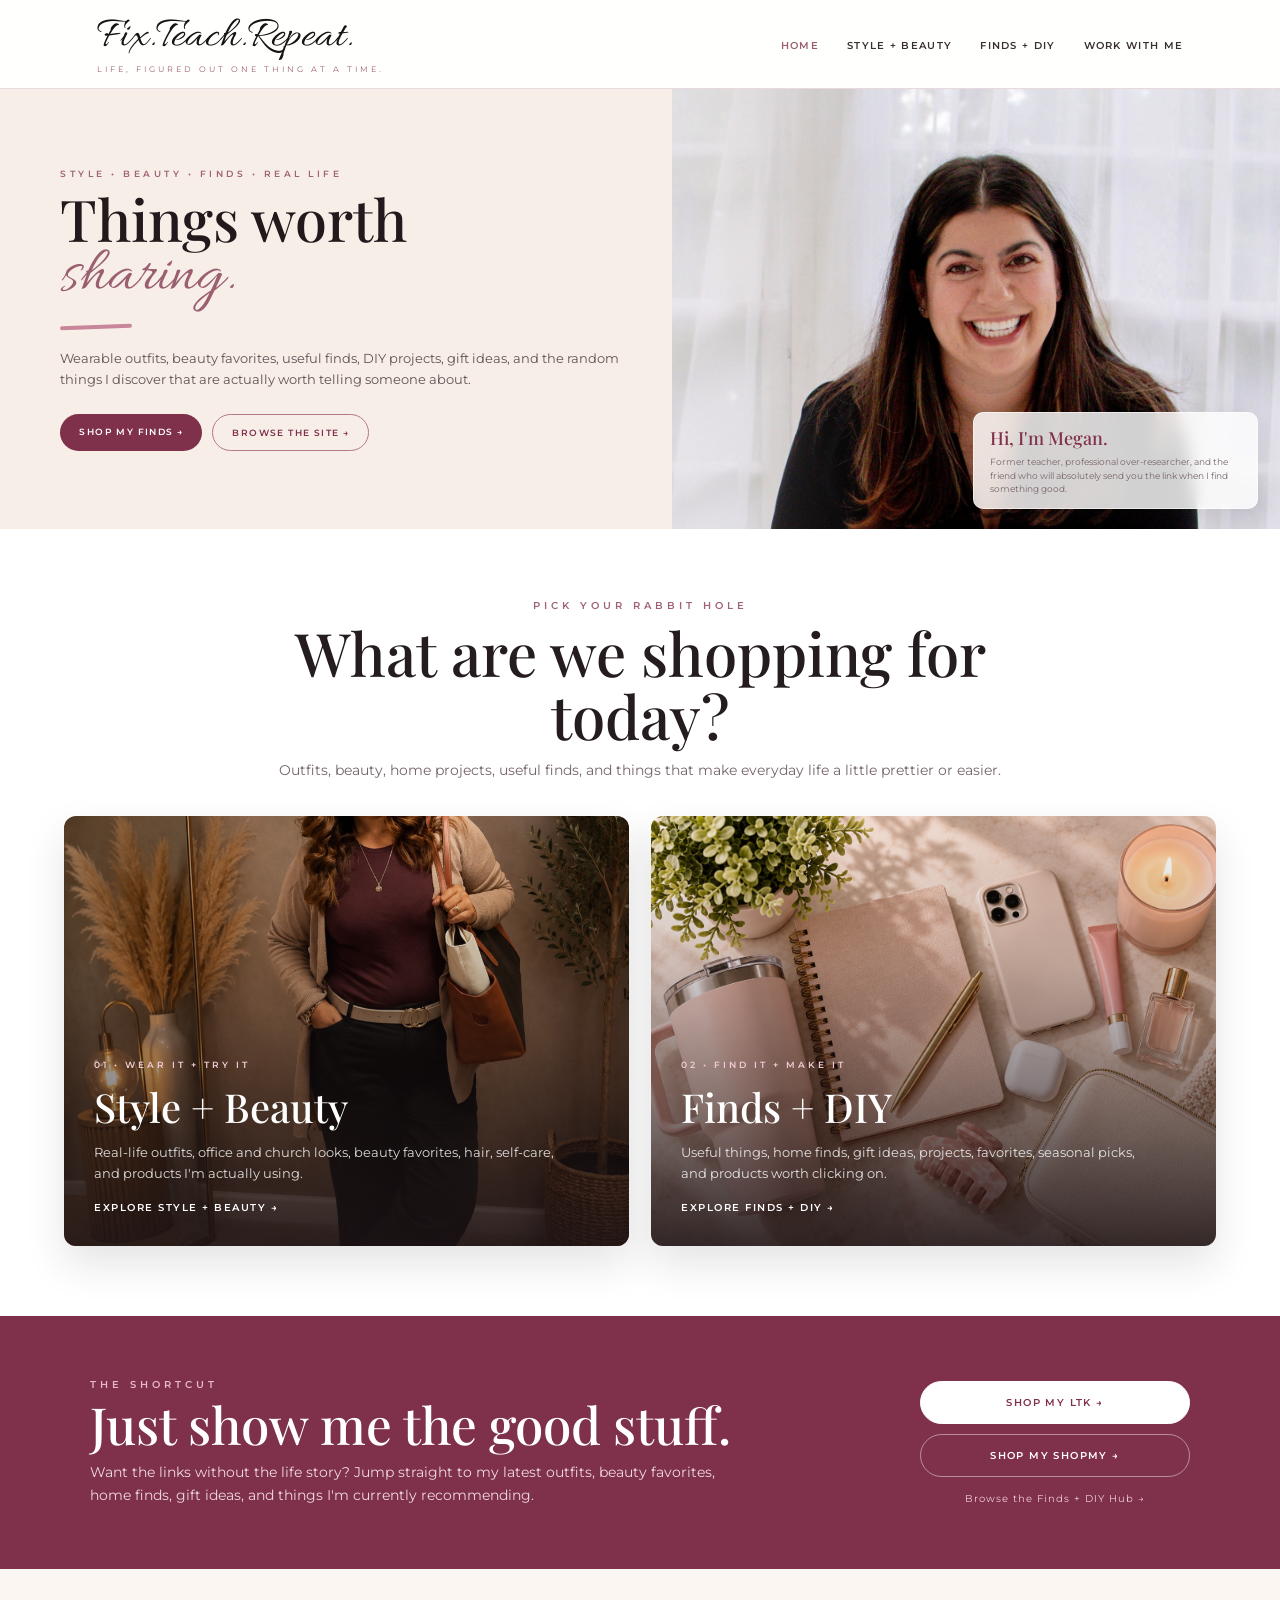
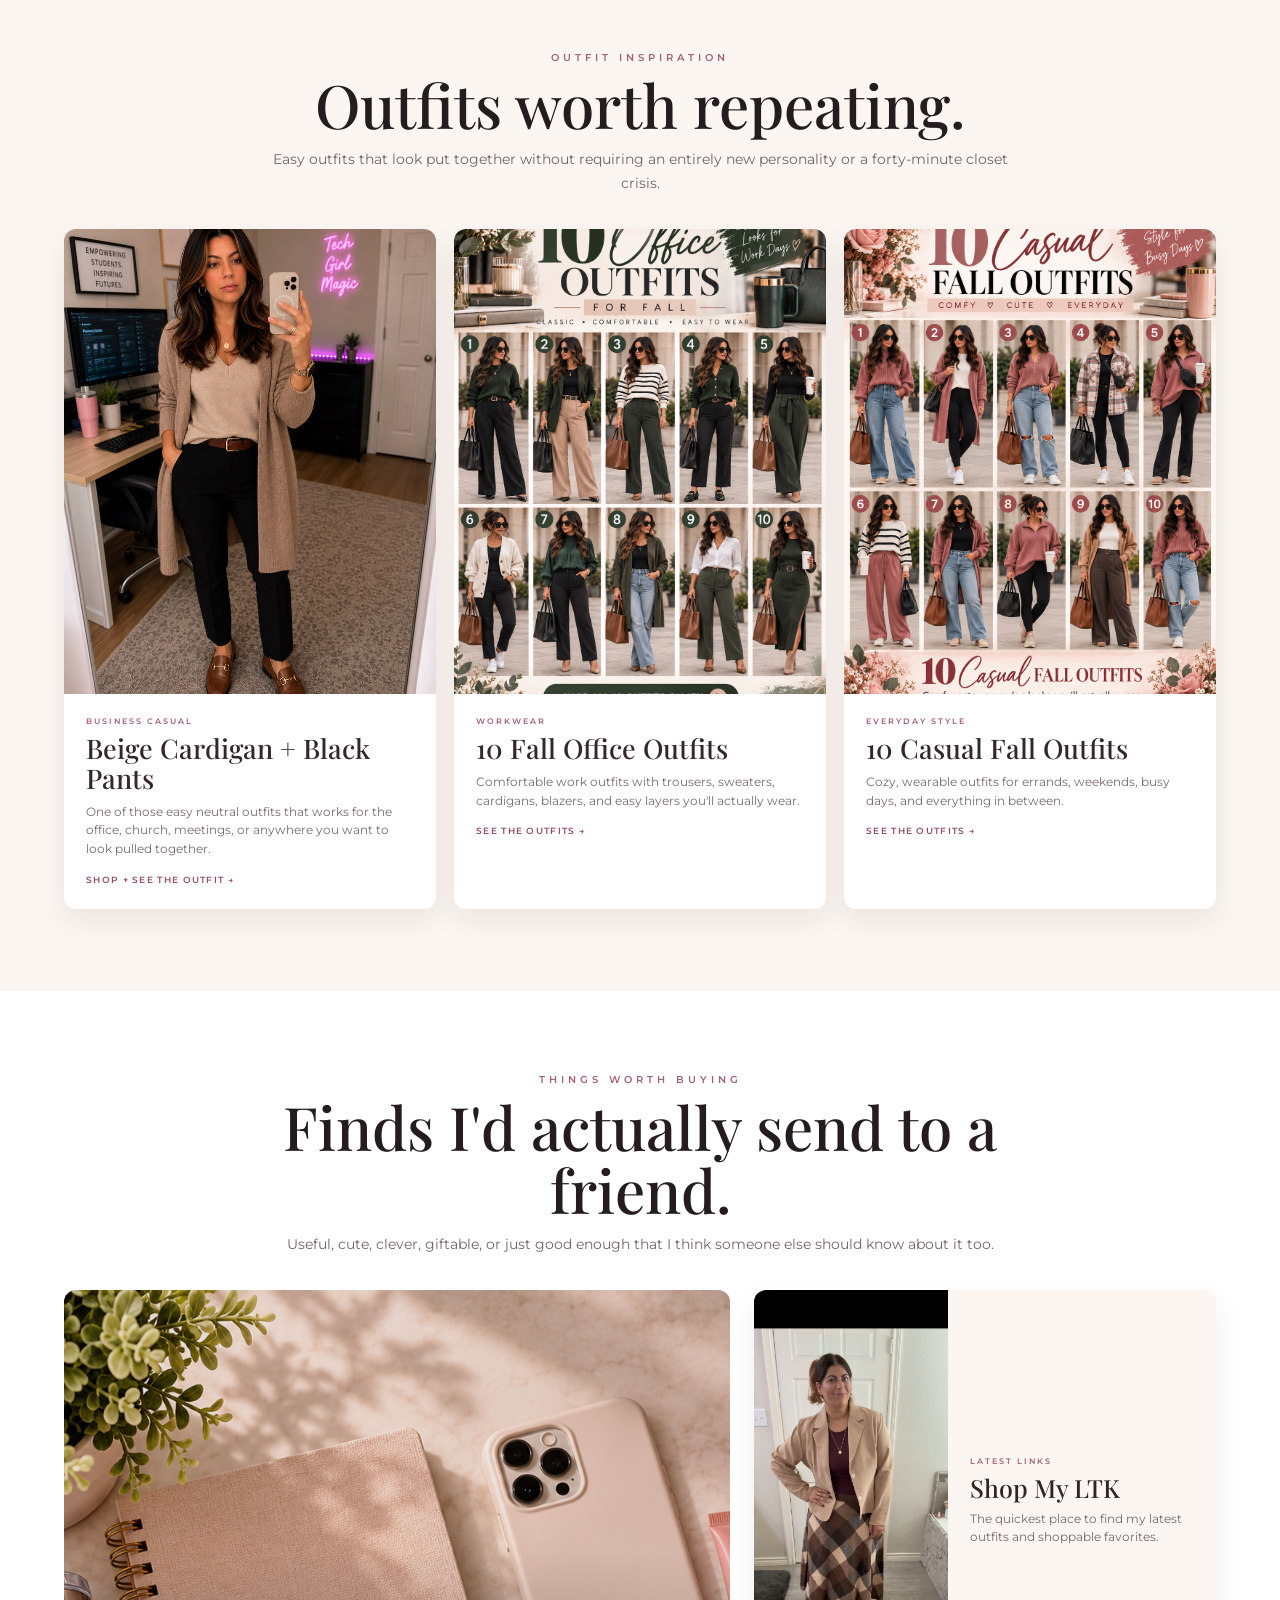
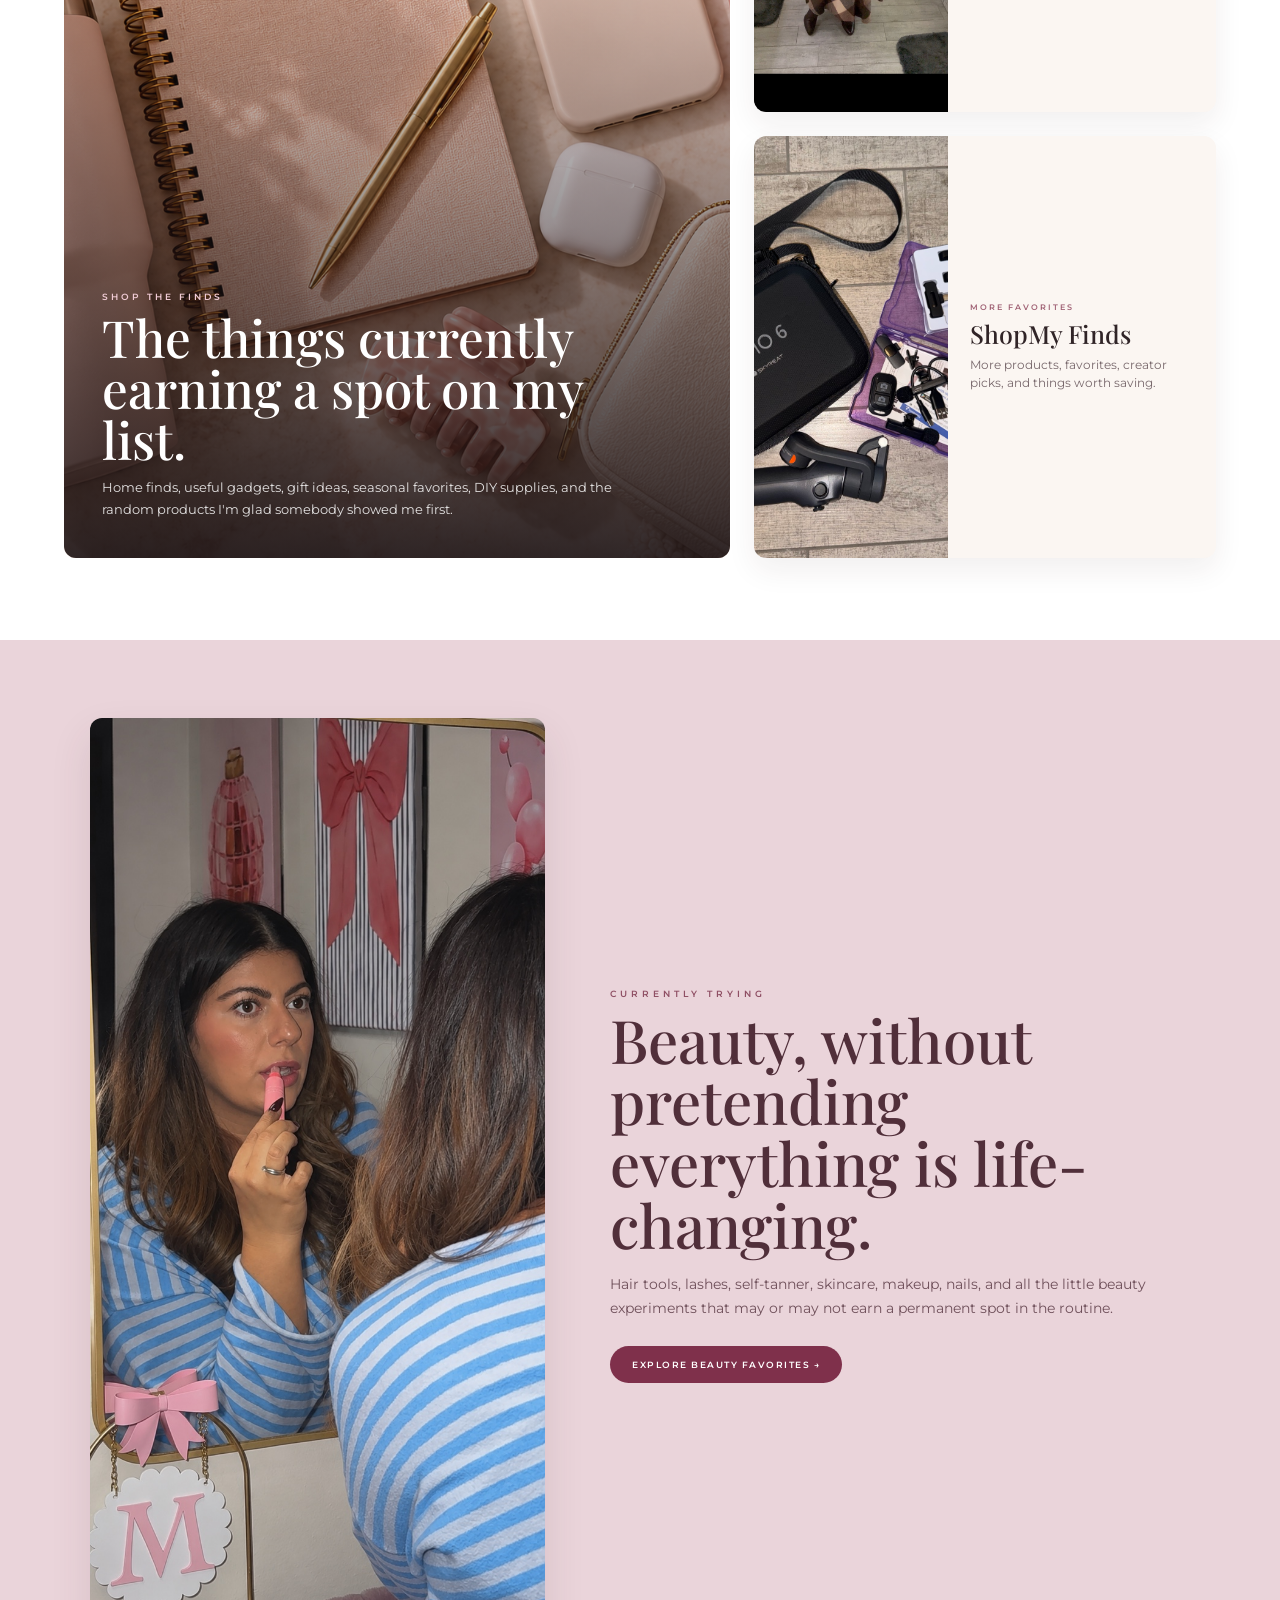
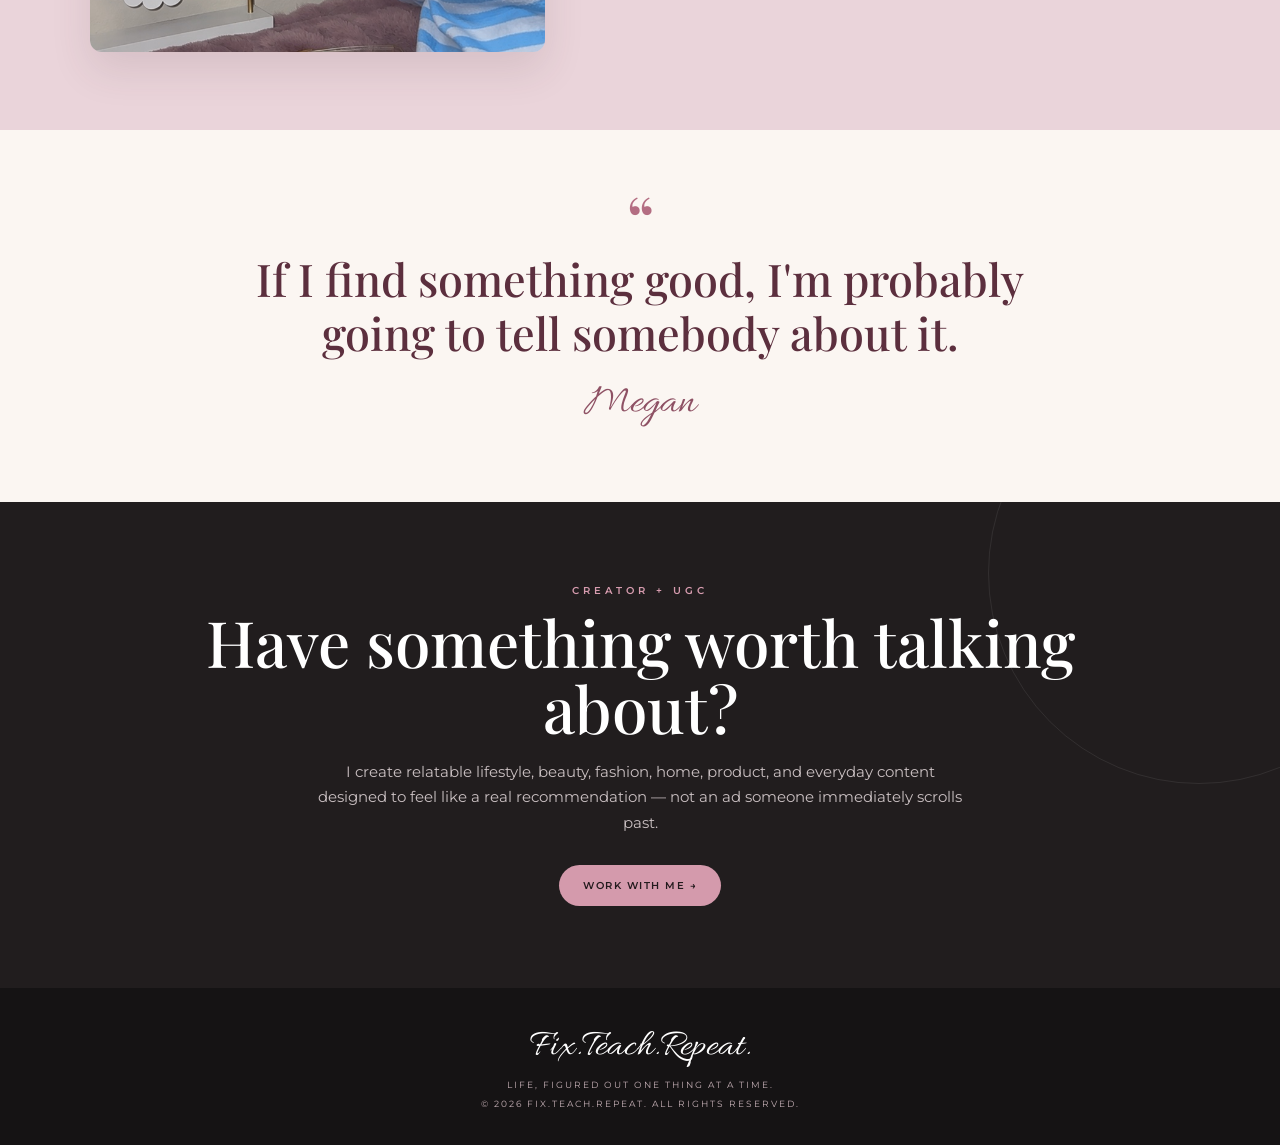
==== index.html @ d6b85225 "Add files via upload Add initial website source code and assets" ====
<!DOCTYPE html>
<html lang="en">

<head>

<meta charset="UTF-8">

<meta
    name="viewport"
    content="width=device-width, initial-scale=1.0"
>

<meta
    name="p:domain_verify"
    content="dd984bf563d1933077137a45abf7b188"
/>

<title>Fix.Teach.Repeat. | Style, Beauty, Finds + Real Life</title>

<meta
    name="description"
    content="Fix.Teach.Repeat. shares wearable style, beauty favorites, useful finds, DIY projects, gift ideas, and everyday products actually worth sharing."
>

<link
    rel="canonical"
    href="https://fixteachrepeat.com/"
>


<!-- SOCIAL SHARE PREVIEW -->

<meta
    property="og:title"
    content="Fix.Teach.Repeat. | Style, Beauty, Finds + Real Life"
>

<meta
    property="og:description"
    content="Wearable style, beauty favorites, useful finds, DIY projects, gift ideas, and everyday things actually worth sharing."
>

<meta
    property="og:type"
    content="website"
>

<meta
    property="og:url"
    content="https://fixteachrepeat.com/"
>

<meta
    property="og:image"
    content="https://fixteachrepeat.com/images/aboutmephoto.jpeg"
>


<meta
    name="twitter:card"
    content="summary_large_image"
>

<meta
    name="twitter:title"
    content="Fix.Teach.Repeat. | Style, Beauty, Finds + Real Life"
>

<meta
    name="twitter:description"
    content="Style, beauty, useful finds, DIY ideas, gift guides, and everyday favorites worth sharing."
>

<meta
    name="twitter:image"
    content="https://fixteachrepeat.com/images/aboutmephoto.jpeg"
>


<link
    rel="icon"
    type="image/png"
    href="favicon.png"
>


<link rel="preconnect" href="https://fonts.googleapis.com">

<link rel="preconnect" href="https://fonts.gstatic.com" crossorigin>

<link
    href="https://fonts.googleapis.com/css2?family=Allura&family=Montserrat:wght@400;500;600&family=Playfair+Display:wght@400;500;600&display=swap"
    rel="stylesheet"
>


<style>


* {
    box-sizing: border-box;
}


html {
    scroll-behavior: smooth;
}


body {
    margin: 0;
    background: #fbf6f2;
    color: #252020;
    font-family: 'Montserrat', Arial, sans-serif;
}


img {
    max-width: 100%;
}


a {
    -webkit-tap-highlight-color: rgba(127,48,75,.12);
}



/* =========================
   HEADER
========================= */

header {
    background: rgba(255,255,255,.96);
    border-bottom: 1px solid #ead9dc;
}


.header-main {
    max-width: 1240px;
    margin: 0 auto;
    padding: 18px 6% 14px;

    display: flex;
    justify-content: space-between;
    align-items: center;
    gap: 30px;
}


.brand {
    text-decoration: none;
    color: #171313;
}


.logo {
    font-family: 'Allura', cursive;
    font-size: 44px;
    line-height: .9;
}


.tagline {
    margin-top: 6px;

    color: #9b5f70;

    font-size: 8px;
    letter-spacing: 3px;
    text-transform: uppercase;
}


nav {
    display: flex;
    align-items: center;
    justify-content: flex-end;
    flex-wrap: wrap;
    gap: 28px;
}


nav a {
    color: #392e32;

    text-decoration: none;

    font-size: 10px;
    font-weight: 600;

    letter-spacing: 1.3px;
    text-transform: uppercase;
}


nav a:hover,
nav a.active {
    color: #9b5f70;
}



/* =========================
   HERO
========================= */

.hero {
    height: 440px;

    display: grid;
    grid-template-columns: 1.05fr .95fr;

    background: #f7eee7;

    overflow: hidden;
}


.hero-copy {
    height: 440px;

    padding: 42px 7% 40px 9%;

    display: flex;
    flex-direction: column;
    justify-content: center;
}


.hero-eyebrow {
    margin-bottom: 12px;

    color: #a06275;

    font-size: 9px;
    font-weight: 600;

    letter-spacing: 3.5px;
    text-transform: uppercase;
}


.hero h1 {
    max-width: 650px;

    margin: 0;

    color: #21191b;

    font-family: 'Playfair Display', serif;

    font-size: clamp(46px, 4.5vw, 68px);

    font-weight: 500;

    line-height: .96;
}


.hero-script {
    display: block;

    margin-top: 2px;

    color: #9b5f70;

    font-family: 'Allura', cursive;

    font-size: clamp(52px, 5vw, 76px);

    font-weight: 400;

    line-height: .88;
}


.hero-rule {
    width: 72px;
    height: 4px;

    margin: 20px 0 19px;

    border-radius: 999px;

    background: #c98599;

    transform: rotate(-2deg);
}


.hero-description {
    max-width: 560px;

    margin: 0;

    color: #625255;

    font-size: 13px;

    line-height: 1.65;
}


.hero-buttons {
    display: flex;
    flex-wrap: wrap;
    gap: 10px;

    margin-top: 23px;
}


.button {
    display: inline-block;

    padding: 12px 19px;

    border-radius: 999px;

    text-decoration: none;

    font-size: 9px;
    font-weight: 600;

    letter-spacing: 1.4px;
    text-transform: uppercase;

    transition:
        transform .2s ease,
        opacity .2s ease;
}


.button:hover {
    transform: translateY(-2px);
}


.button.primary {
    background: #7f304b;
    color: white;
}


.button.secondary {
    background: transparent;

    border: 1px solid #b27a89;

    color: #7f304b;
}


.hero-visual {
    position: relative;

    height: 440px;

    overflow: hidden;
}


.hero-visual img {
    width: 100%;
    height: 100%;

    object-fit: cover;
    object-position: center 35%;

    display: block;
}


.hero-visual::after {
    content: "";

    position: absolute;
    inset: 0;

    background:
        linear-gradient(
            90deg,
            rgba(248,240,232,.18),
            transparent 35%
        );
}


.hero-note {
    position: absolute;

    z-index: 2;

    right: 22px;
    bottom: 20px;

    max-width: 285px;

    padding: 13px 16px;

    background: rgba(255,255,255,.82);

    backdrop-filter: blur(8px);

    border:
        1px solid
        rgba(255,255,255,.55);

    border-radius: 10px;

    box-shadow:
        0 10px 28px
        rgba(50,30,35,.10);
}


.hero-note strong {
    display: block;

    color: #7f304b;

    font-family: 'Playfair Display', serif;

    font-size: 18px;
    font-weight: 500;
}


.hero-note span {
    display: block;

    margin-top: 5px;

    color: #78666b;

    font-size: 9px;

    line-height: 1.45;
}



/* =========================
   SHARED HEADINGS
========================= */

.section-heading {
    max-width: 760px;

    margin: 0 auto 34px;

    text-align: center;
}


.section-kicker {
    color: #a06275;

    font-size: 10px;
    font-weight: 600;

    letter-spacing: 4px;
    text-transform: uppercase;
}


.section-heading h2 {
    margin: 9px 0 12px;

    color: #241c1e;

    font-family: 'Playfair Display', serif;

    font-size: clamp(40px, 5vw, 60px);

    font-weight: 500;

    line-height: 1.05;
}


.section-heading p {
    margin: 0;

    color: #756468;

    font-size: 14px;

    line-height: 1.7;
}



/* =========================
   START HERE
========================= */

.start-section {
    padding: 70px 5%;

    background: white;
}


.start-grid {
    max-width: 1200px;

    margin: 0 auto;

    display: grid;

    grid-template-columns:
        repeat(2, 1fr);

    gap: 22px;
}


.start-card {
    position: relative;

    min-height: 430px;

    overflow: hidden;

    border-radius: 12px;

    color: white;

    text-decoration: none;

    box-shadow:
        0 18px 40px
        rgba(45,30,35,.12);

    transition:
        transform .25s ease;
}


.start-card:hover {
    transform: translateY(-5px);
}


.start-card img {
    position: absolute;

    inset: 0;

    width: 100%;
    height: 100%;

    object-fit: cover;

    transition:
        transform .4s ease;
}


.start-card:hover img {
    transform: scale(1.025);
}


.start-overlay {
    position: absolute;

    inset: 0;

    background:
        linear-gradient(
            to top,
            rgba(28,19,21,.88) 0%,
            rgba(28,19,21,.20) 65%,
            rgba(28,19,21,.03) 100%
        );
}


.start-copy {
    position: absolute;

    z-index: 2;

    left: 0;
    right: 0;
    bottom: 0;

    padding: 32px 30px;
}


.start-label {
    margin-bottom: 10px;

    color: #f0cbd5;

    font-size: 9px;
    font-weight: 600;

    letter-spacing: 3px;

    text-transform: uppercase;
}


.start-copy h3 {
    margin: 0 0 9px;

    font-family: 'Playfair Display', serif;

    font-size: 40px;

    font-weight: 500;
}


.start-copy p {
    max-width: 470px;

    margin: 0 0 18px;

    color:
        rgba(255,255,255,.84);

    font-size: 13px;

    line-height: 1.6;
}


.start-action {
    font-size: 10px;

    font-weight: 600;

    letter-spacing: 1.5px;

    text-transform: uppercase;
}



/* =========================
   SHOP STRIP
========================= */

.shop-strip {
    padding: 62px 7%;

    background: #7f304b;

    color: white;
}


.shop-strip-inner {
    max-width: 1100px;

    margin: 0 auto;

    display: grid;

    grid-template-columns:
        1fr auto;

    gap: 55px;

    align-items: center;
}


.shop-strip-kicker {
    color: #e8b8c5;

    font-size: 10px;
    font-weight: 600;

    letter-spacing: 4px;

    text-transform: uppercase;
}


.shop-strip h2 {
    margin: 8px 0 10px;

    font-family: 'Playfair Display', serif;

    font-size:
        clamp(38px,4vw,54px);

    font-weight: 500;

    line-height: 1;
}


.shop-strip p {
    max-width: 640px;

    margin: 0;

    color: #efd9df;

    font-size: 14px;

    line-height: 1.65;
}


.shop-actions {
    min-width: 270px;

    display: flex;

    flex-direction: column;

    gap: 10px;
}


.shop-button {
    display: block;

    padding: 14px 22px;

    border:
        1px solid
        rgba(255,255,255,.45);

    border-radius: 999px;

    color: white;

    text-align: center;

    text-decoration: none;

    font-size: 10px;
    font-weight: 600;

    letter-spacing: 1.4px;

    text-transform: uppercase;
}


.shop-button.primary {
    background: white;

    color: #7f304b;

    border-color: white;
}


.shop-button:hover {
    opacity: .85;
}


.shop-hub {
    display: block;

    margin-top: 5px;

    color: #efcdd6;

    text-align: center;

    text-decoration: none;

    font-size: 10px;

    letter-spacing: 1px;
}


.shop-hub:hover {
    color: white;
}



/* =========================
   SHOP THE LOOK
========================= */

.looks-section {
    padding: 82px 5%;

    background: #fbf6f2;
}


.looks-grid {
    max-width: 1200px;

    margin: 0 auto;

    display: grid;

    grid-template-columns:
        repeat(3, 1fr);

    gap: 18px;
}


.look-card {
    overflow: hidden;

    border-radius: 12px;

    background: white;

    text-decoration: none;

    color: inherit;

    box-shadow:
        0 12px 30px
        rgba(50,30,35,.08);

    transition:
        transform .2s ease;
}


.look-card:hover {
    transform: translateY(-4px);
}


.look-image {
    aspect-ratio: 4 / 5;

    overflow: hidden;

    background: #eee5e1;
}


.look-image img {
    width: 100%;
    height: 100%;

    display: block;

    object-fit: cover;

    transition:
        transform .35s ease;
}


.look-card:hover img {
    transform: scale(1.025);
}


.look-copy {
    padding: 22px 22px 24px;
}


.look-label {
    margin-bottom: 8px;

    color: #a06275;

    font-size: 8px;

    font-weight: 600;

    letter-spacing: 2px;

    text-transform: uppercase;
}


.look-copy h3 {
    margin: 0 0 9px;

    color: #34272b;

    font-family: 'Playfair Display', serif;

    font-size: 27px;

    font-weight: 500;

    line-height: 1.1;
}


.look-copy p {
    margin: 0 0 15px;

    color: #796a6e;

    font-size: 12px;

    line-height: 1.55;
}


.look-link {
    color: #8f4f64;

    font-size: 9px;

    font-weight: 600;

    letter-spacing: 1.3px;

    text-transform: uppercase;
}



/* =========================
   WORTH BUYING
========================= */

.finds-section {
    padding: 82px 5%;

    background: white;
}


.finds-layout {
    max-width: 1200px;

    margin: 0 auto;

    display: grid;

    grid-template-columns:
        1.18fr .82fr;

    gap: 24px;
}


.finds-feature {
    position: relative;

    min-height: 520px;

    overflow: hidden;

    border-radius: 12px;

    color: white;

    text-decoration: none;
}


.finds-feature img {
    position: absolute;

    inset: 0;

    width: 100%;
    height: 100%;

    object-fit: cover;
}


.finds-feature::after {
    content: "";

    position: absolute;

    inset: 0;

    background:
        linear-gradient(
            to top,
            rgba(27,19,21,.90),
            rgba(27,19,21,.08) 70%
        );
}


.finds-feature-copy {
    position: absolute;

    z-index: 2;

    left: 0;
    right: 0;
    bottom: 0;

    padding: 38px;
}


.finds-feature-label {
    margin-bottom: 10px;

    color: #f0cbd5;

    font-size: 9px;
    font-weight: 600;

    letter-spacing: 3px;

    text-transform: uppercase;
}


.finds-feature h3 {
    max-width: 520px;

    margin: 0 0 12px;

    font-family: 'Playfair Display', serif;

    font-size:
        clamp(38px,4vw,54px);

    font-weight: 500;

    line-height: 1;
}


.finds-feature p {
    max-width: 520px;

    margin: 0;

    color:
        rgba(255,255,255,.86);

    font-size: 13px;

    line-height: 1.65;
}


.finds-stack {
    display: grid;

    grid-template-rows:
        1fr 1fr;

    gap: 24px;
}


.finds-small {
    display: grid;

    grid-template-columns:
        42% 58%;

    overflow: hidden;

    border-radius: 12px;

    background: #fbf6f2;

    color: inherit;

    text-decoration: none;

    box-shadow:
        0 12px 30px
        rgba(50,30,35,.07);

    transition:
        transform .2s ease;
}


.finds-small:hover {
    transform: translateY(-3px);
}


.finds-small img {
    width: 100%;
    height: 100%;

    min-height: 235px;

    object-fit: cover;
}


.finds-small-copy {
    padding: 24px 22px;

    display: flex;

    flex-direction: column;

    justify-content: center;
}


.finds-small-label {
    margin-bottom: 8px;

    color: #a06275;

    font-size: 8px;

    font-weight: 600;

    letter-spacing: 2px;

    text-transform: uppercase;
}


.finds-small h3 {
    margin: 0 0 9px;

    color: #302427;

    font-family: 'Playfair Display', serif;

    font-size: 25px;

    font-weight: 500;

    line-height: 1.08;
}


.finds-small p {
    margin: 0;

    color: #78686c;

    font-size: 12px;

    line-height: 1.55;
}



/* =========================
   BEAUTY
========================= */

.beauty-section {
    padding: 78px 5%;

    background: #ead4da;
}


.beauty-inner {
    max-width: 1100px;

    margin: 0 auto;

    display: grid;

    grid-template-columns:
        .88fr 1.12fr;

    gap: 65px;

    align-items: center;
}


.beauty-image {
    overflow: hidden;

    border-radius: 12px;

    box-shadow:
        0 18px 40px
        rgba(77,47,57,.12);
}


.beauty-image img {
    width: 100%;

    display: block;
}


.beauty-kicker {
    color: #8f4f64;

    font-size: 9px;

    font-weight: 600;

    letter-spacing: 4px;

    text-transform: uppercase;
}


.beauty-copy h2 {
    margin: 10px 0 16px;

    color: #512f3a;

    font-family: 'Playfair Display', serif;

    font-size:
        clamp(42px,5vw,60px);

    font-weight: 500;

    line-height: 1.03;
}


.beauty-copy p {
    margin: 0;

    color: #70515b;

    font-size: 14px;

    line-height: 1.75;
}


.beauty-button {
    display: inline-block;

    margin-top: 25px;

    padding: 13px 22px;

    border-radius: 999px;

    background: #7f304b;

    color: white;

    text-decoration: none;

    font-size: 9px;

    font-weight: 600;

    letter-spacing: 1.5px;

    text-transform: uppercase;
}



/* =========================
   QUOTE
========================= */

.quote-section {
    padding: 72px 20px;

    background: #fbf6f2;

    text-align: center;
}


.quote-inner {
    max-width: 820px;

    margin: 0 auto;
}


.quote-mark {
    color: #b36d82;

    font-family: 'Playfair Display', serif;

    font-size: 70px;

    line-height: .5;
}


.quote-section blockquote {
    margin: 14px auto 12px;

    color: #5c2f3e;

    font-family: 'Playfair Display', serif;

    font-size:
        clamp(31px,4vw,45px);

    font-weight: 500;

    line-height: 1.2;
}


.quote-name {
    margin-top: 18px;

    color: #8e5164;

    font-family: 'Allura', cursive;

    font-size: 42px;
}



/* =========================
   WORK WITH ME
========================= */

.work-section {
    position: relative;

    padding: 82px 7%;

    overflow: hidden;

    background: #211d1e;

    color: white;
}


.work-section::before {
    content: "";

    position: absolute;

    width: 420px;
    height: 420px;

    right: -130px;
    top: -140px;

    border-radius: 50%;

    border:
        1px solid
        rgba(255,255,255,.08);
}


.work-inner {
    position: relative;

    z-index: 2;

    max-width: 880px;

    margin: 0 auto;

    text-align: center;
}


.work-label {
    color: #d79caf;

    font-size: 10px;

    font-weight: 600;

    letter-spacing: 4px;

    text-transform: uppercase;
}


.work-section h2 {
    margin: 12px 0 18px;

    font-family: 'Playfair Display', serif;

    font-size:
        clamp(44px,5vw,66px);

    font-weight: 500;

    line-height: 1.03;
}


.work-section p {
    max-width: 650px;

    margin: 0 auto;

    color: #c9bfc1;

    font-size: 15px;

    line-height: 1.7;
}


.work-button {
    display: inline-block;

    margin-top: 30px;

    padding: 14px 24px;

    border-radius: 999px;

    background: #d49aac;

    color: #241b1e;

    text-decoration: none;

    font-size: 10px;

    font-weight: 600;

    letter-spacing: 1.5px;

    text-transform: uppercase;
}


.work-button:hover {
    background: white;
}



/* =========================
   FOOTER
========================= */

footer {
    padding: 36px 20px;

    background: #151314;

    color: #c4afb5;

    text-align: center;
}


.footer-logo {
    color: white;

    font-family: 'Allura', cursive;

    font-size: 38px;
}


footer p {
    margin: 8px 0 0;

    font-size: 9px;

    letter-spacing: 2px;

    text-transform: uppercase;
}



/* =========================
   TABLET
========================= */

@media (max-width: 900px) {

    .header-main {
        flex-direction: column;

        padding: 14px 14px 11px;

        gap: 10px;

        text-align: center;
    }


    .logo {
        font-size: 38px;
    }


    nav {
        justify-content: center;

        gap: 7px 15px;
    }


    nav a {
        font-size: 9px;
    }


    .hero {
        grid-template-columns: 1fr;

        height: auto;

        overflow: visible;
    }


    .hero-copy {
        height: auto;

        padding: 42px 7% 36px;

        text-align: center;

        align-items: center;
    }


    .hero h1 {
        font-size: 48px;
    }


    .hero-script {
        font-size: 56px;
    }


    .hero-rule {
        margin: 18px auto;
    }


    .hero-buttons {
        justify-content: center;
    }


    .hero-visual {
        height: 390px;
    }


    .hero-note {
        right: 18px;
        bottom: 18px;
    }


    .start-section {
        padding:
            58px 18px;
    }


    .start-grid {
        grid-template-columns: 1fr;
    }


    .start-card {
        min-height: 400px;
    }


    .shop-strip {
        padding:
            50px 20px;
    }


    .shop-strip-inner {
        grid-template-columns: 1fr;

        gap: 24px;

        text-align: center;
    }


    .shop-strip p {
        margin-left: auto;

        margin-right: auto;
    }


    .shop-actions {
        width:
            min(100%,360px);

        min-width: 0;

        margin: 0 auto;
    }


    .looks-section,
    .finds-section {
        padding:
            62px 18px;
    }


    .looks-grid {
        grid-template-columns: 1fr;
    }


    .look-card {
        max-width: 620px;

        width: 100%;

        margin: auto;
    }


    .finds-layout {
        grid-template-columns: 1fr;
    }


    .finds-feature {
        min-height: 470px;
    }


    .finds-stack {
        grid-template-rows: auto;
    }


    .beauty-inner {
        grid-template-columns: 1fr;

        gap: 32px;

        text-align: center;
    }


    .beauty-image {
        max-width: 570px;

        margin: auto;
    }


    .beauty-section {
        padding:
            62px 20px;
    }


    .work-section {
        padding:
            65px 22px;
    }

}



/* =========================
   MOBILE
========================= */

@media (max-width: 600px) {

    .tagline {
        font-size: 8px;

        letter-spacing: 2px;
    }


    nav {
        gap: 6px 10px;
    }


    nav a {
        font-size: 8px;
    }


    .hero-copy {
        padding:
            34px 20px 30px;
    }


    .hero-eyebrow {
        margin-bottom: 10px;

        font-size: 8px;

        letter-spacing: 2.5px;
    }


    .hero h1 {
        font-size: 39px;
    }


    .hero-script {
        font-size: 47px;
    }


    .hero-description {
        font-size: 12px;

        line-height: 1.55;
    }


    .hero-rule {
        margin: 15px auto;
    }


    .hero-buttons {
        width: 100%;

        max-width: 330px;

        margin-top: 19px;
    }


    .button {
        width: 100%;

        text-align: center;
    }


    .hero-visual {
        height: 340px;
    }


    .hero-note {
        left: 16px;
        right: 16px;

        bottom: 16px;

        max-width: none;

        padding: 12px 15px;
    }


    .hero-note strong {
        font-size: 17px;
    }


    .hero-note span {
        font-size: 9px;
    }


    .section-heading {
        margin-bottom: 25px;
    }


    .section-heading h2 {
        font-size: 36px;
    }


    .start-card {
        min-height: 340px;
    }


    .start-copy {
        padding:
            25px 22px;
    }


    .start-copy h3 {
        font-size: 34px;
    }


    .shop-strip h2 {
        font-size: 34px;
    }


    .look-copy h3 {
        font-size: 24px;
    }


    .finds-feature {
        min-height: 410px;
    }


    .finds-feature-copy {
        padding:
            27px 22px;
    }


    .finds-feature h3 {
        font-size: 37px;
    }


    .finds-small {
        grid-template-columns:
            38% 62%;
    }


    .finds-small img {
        min-height: 220px;
    }


    .finds-small-copy {
        padding:
            19px 15px;
    }


    .finds-small h3 {
        font-size: 20px;
    }


    .finds-small p {
        font-size: 11px;
    }


    .beauty-copy h2 {
        font-size: 38px;
    }


    .quote-section {
        padding:
            60px 22px;
    }


    .quote-mark {
        font-size: 62px;
    }


    .quote-section blockquote {
        font-size: 29px;
    }


    .quote-name {
        font-size: 34px;
    }


    .work-section h2 {
        font-size: 39px;
    }

}

</style>



<!-- Pinterest Tag -->

<script>

!function(e){if(!window.pintrk){window.pintrk=function(){
window.pintrk.queue.push(Array.prototype.slice.call(arguments))};
var n=window.pintrk;n.queue=[],n.version="3.0";
var t=document.createElement("script");t.async=!0;t.src=e;
var r=document.getElementsByTagName("script")[0];
r.parentNode.insertBefore(t,r)}}("https://s.pinimg.com/ct/core.js");

pintrk('load', '2613752332182');
pintrk('page');

</script>

<noscript>

<img
    height="1"
    width="1"
    style="display:none;"
    alt=""
    src="https://ct.pinterest.com/v3/?event=init&tid=2613752332182&noscript=1"
/>

</noscript>

<!-- End Pinterest Tag -->


</head>



<body>



<header>


<div class="header-main">


<a
    href="/"
    class="brand"
>

<div class="logo">
    Fix.Teach.Repeat.
</div>

<div class="tagline">
    Life, figured out one thing at a time.
</div>

</a>



<nav>


<a
    href="/"
    class="active"
>
    Home
</a>


<a href="/beauty/beauty">
    Style + Beauty
</a>


<a href="/diy/diy">
    Finds + DIY
</a>


<a href="/work-with-me">
    Work With Me
</a>


</nav>


</div>


</header>



<main>



<!-- =========================
     HERO
========================= -->

<section class="hero">


<div class="hero-copy">


<div class="hero-eyebrow">
    Style • Beauty • Finds • Real Life
</div>


<h1>

    Things worth

    <span class="hero-script">
        sharing.
    </span>

</h1>


<div class="hero-rule"></div>


<p class="hero-description">

    Wearable outfits, beauty favorites, useful finds,
    DIY projects, gift ideas, and the random things
    I discover that are actually worth telling someone about.

</p>


<div class="hero-buttons">


<a
    href="#shop"
    class="button primary"
>
    Shop My Finds →
</a>


<a
    href="#start"
    class="button secondary"
>
    Browse the Site →
</a>


</div>


</div>



<div class="hero-visual">


<img
    src="images/aboutmephoto.jpeg"
    alt="Megan from Fix.Teach.Repeat."
>


<div class="hero-note">

<strong>
    Hi, I'm Megan.
</strong>

<span>
    Former teacher, professional over-researcher,
    and the friend who will absolutely send you
    the link when I find something good.
</span>

</div>


</div>


</section>



<!-- =========================
     START HERE
========================= -->

<section
    class="start-section"
    id="start"
>


<div class="section-heading">


<div class="section-kicker">
    Pick Your Rabbit Hole
</div>


<h2>
    What are we shopping for today?
</h2>


<p>

    Outfits, beauty, home projects,
    useful finds, and things that make everyday life
    a little prettier or easier.

</p>


</div>



<div class="start-grid">



<a
    href="/beauty/beauty"
    class="start-card"
>


<img
    src="images/style-photo.jpeg"
    alt="Style and beauty inspiration from Fix.Teach.Repeat."
>


<div class="start-overlay"></div>


<div class="start-copy">


<div class="start-label">
    01 • WEAR IT + TRY IT
</div>


<h3>
    Style + Beauty
</h3>


<p>

    Real-life outfits, office and church looks,
    beauty favorites, hair, self-care,
    and products I'm actually using.

</p>


<div class="start-action">
    Explore Style + Beauty →
</div>


</div>


</a>



<a
    href="/diy/diy"
    class="start-card"
>


<img
    src="images/diy-finds-photo.png"
    alt="Useful finds and DIY projects from Fix.Teach.Repeat."
>


<div class="start-overlay"></div>


<div class="start-copy">


<div class="start-label">
    02 • FIND IT + MAKE IT
</div>


<h3>
    Finds + DIY
</h3>


<p>

    Useful things, home finds, gift ideas,
    projects, favorites, seasonal picks,
    and products worth clicking on.

</p>


<div class="start-action">
    Explore Finds + DIY →
</div>


</div>


</a>


</div>


</section>



<!-- =========================
     SHOP NOW
========================= -->

<section
    class="shop-strip"
    id="shop"
>


<div class="shop-strip-inner">


<div>


<div class="shop-strip-kicker">
    The Shortcut
</div>


<h2>
    Just show me the good stuff.
</h2>


<p>

    Want the links without the life story?
    Jump straight to my latest outfits,
    beauty favorites, home finds,
    gift ideas, and things I'm currently recommending.

</p>


</div>



<div class="shop-actions">


<a
    href="https://www.shopltk.com/explore/Fix.Teach.Repeat?utm_campaign=shop_share_1&utm_source=ioscreatorapp"
    target="_blank"
    rel="noopener noreferrer sponsored"
    class="shop-button primary"
>
    Shop My LTK →
</a>


<a
    href="https://shopmy.us/shop/fixteachrepeat?tab=latest"
    target="_blank"
    rel="noopener noreferrer sponsored"
    class="shop-button"
>
    Shop My ShopMy →
</a>


<a
    href="/diy/diy"
    class="shop-hub"
>
    Browse the Finds + DIY Hub →
</a>


</div>


</div>


</section>



<!-- =========================
     SHOP THE LOOK
========================= -->

<section class="looks-section">


<div class="section-heading">


<div class="section-kicker">
    Outfit Inspiration
</div>


<h2>
    Outfits worth repeating.
</h2>


<p>

    Easy outfits that look put together
    without requiring an entirely new personality
    or a forty-minute closet crisis.

</p>


</div>



<div class="looks-grid">



<a
    href="/beauty/beige-cardigan-office-outfit"
    class="look-card"
>


<div class="look-image">

<img
    src="images/beige-cardigan-office-outfit.png"
    alt="Beige cardigan and black pants business casual outfit"
>

</div>


<div class="look-copy">


<div class="look-label">
    Business Casual
</div>


<h3>
    Beige Cardigan + Black Pants
</h3>


<p>

    One of those easy neutral outfits
    that works for the office, church,
    meetings, or anywhere you want to look pulled together.

</p>


<div class="look-link">
    Shop + See the Outfit →
</div>


</div>


</a>



<a
    href="/beauty/fall-office-outfits"
    class="look-card"
>


<div class="look-image">

<img
    src="images/fall-office-outfits.png"
    alt="Ten fall office outfit ideas"
>

</div>


<div class="look-copy">


<div class="look-label">
    Workwear
</div>


<h3>
    10 Fall Office Outfits
</h3>


<p>

    Comfortable work outfits with trousers,
    sweaters, cardigans, blazers,
    and easy layers you'll actually wear.

</p>


<div class="look-link">
    See the Outfits →
</div>


</div>


</a>



<a
    href="/beauty/casual-fall-outfits"
    class="look-card"
>


<div class="look-image">

<img
    src="images/casual-fall-outfits.png"
    alt="Ten casual fall outfit ideas"
>

</div>


<div class="look-copy">


<div class="look-label">
    Everyday Style
</div>


<h3>
    10 Casual Fall Outfits
</h3>


<p>

    Cozy, wearable outfits for errands,
    weekends, busy days,
    and everything in between.

</p>


<div class="look-link">
    See the Outfits →
</div>


</div>


</a>


</div>


</section>



<!-- =========================
     FINDS
========================= -->

<section class="finds-section">


<div class="section-heading">


<div class="section-kicker">
    Things Worth Buying
</div>


<h2>
    Finds I'd actually send to a friend.
</h2>


<p>

    Useful, cute, clever, giftable,
    or just good enough that I think someone else
    should know about it too.

</p>


</div>



<div class="finds-layout">



<a
    href="/diy/diy"
    class="finds-feature"
>


<img
    src="images/diy-finds-photo.png"
    alt="Home, lifestyle, gift and useful product finds"
>


<div class="finds-feature-copy">


<div class="finds-feature-label">
    Shop the Finds
</div>


<h3>
    The things currently earning a spot on my list.
</h3>


<p>

    Home finds, useful gadgets,
    gift ideas, seasonal favorites,
    DIY supplies, and the random products
    I'm glad somebody showed me first.

</p>


</div>


</a>



<div class="finds-stack">



<a
    href="https://www.shopltk.com/explore/Fix.Teach.Repeat?utm_campaign=shop_share_1&utm_source=ioscreatorapp"
    target="_blank"
    rel="noopener noreferrer sponsored"
    class="finds-small"
>


<img
    src="images/style-bottom-photo.jpg"
    alt="Latest shoppable style and lifestyle finds"
>


<div class="finds-small-copy">


<div class="finds-small-label">
    Latest Links
</div>


<h3>
    Shop My LTK
</h3>


<p>

    The quickest place to find
    my latest outfits and shoppable favorites.

</p>


</div>


</a>



<a
    href="https://shopmy.us/shop/fixteachrepeat?tab=latest"
    target="_blank"
    rel="noopener noreferrer sponsored"
    class="finds-small"
>


<img
    src="images/creator-gear.jpeg"
    alt="Lifestyle and product recommendations"
>


<div class="finds-small-copy">


<div class="finds-small-label">
    More Favorites
</div>


<h3>
    ShopMy Finds
</h3>


<p>

    More products, favorites,
    creator picks, and things worth saving.

</p>


</div>


</a>


</div>


</div>


</section>



<!-- =========================
     BEAUTY
========================= -->

<section class="beauty-section">


<div class="beauty-inner">



<div class="beauty-image">


<img
    src="images/beauty-photo.jpeg"
    alt="Beauty and self care favorites"
>


</div>



<div class="beauty-copy">


<div class="beauty-kicker">
    Currently Trying
</div>


<h2>
    Beauty, without pretending everything is life-changing.
</h2>


<p>

    Hair tools, lashes, self-tanner,
    skincare, makeup, nails,
    and all the little beauty experiments
    that may or may not earn a permanent spot in the routine.

</p>


<a
    href="/beauty/beauty-self-care"
    class="beauty-button"
>
    Explore Beauty Favorites →
</a>


</div>


</div>


</section>



<!-- =========================
     QUOTE
========================= -->

<section class="quote-section">


<div class="quote-inner">


<div class="quote-mark">
    “
</div>


<blockquote>

    If I find something good,
    I'm probably going to tell somebody about it.

</blockquote>


<div class="quote-name">
    Megan
</div>


</div>


</section>



<!-- =========================
     WORK WITH ME
========================= -->

<section class="work-section">


<div class="work-inner">


<div class="work-label">
    Creator + UGC
</div>


<h2>
    Have something worth talking about?
</h2>


<p>

    I create relatable lifestyle, beauty,
    fashion, home, product, and everyday content
    designed to feel like a real recommendation —
    not an ad someone immediately scrolls past.

</p>


<a
    href="/work-with-me"
    class="work-button"
>
    Work With Me →
</a>


</div>


</section>


</main>



<footer>


<div class="footer-logo">
    Fix.Teach.Repeat.
</div>


<p>
    Life, figured out one thing at a time.
</p>


<p>
    © 2026 Fix.Teach.Repeat. All rights reserved.
</p>


</footer>



<script>

/* =========================================
   LOCAL USB TESTING

   Live website keeps extensionless URLs.
   Local file testing converts them to the
   actual files inside the website folder.
========================================= */

if (window.location.protocol === "file:") {

    const localLinks = {

        "/":
            "index.html",

        "/beauty/beauty":
            "beauty/beauty.html",

        "/beauty/style":
            "beauty/style.html",

        "/beauty/beauty-self-care":
            "beauty/beauty-self-care.html",

        "/beauty/beige-cardigan-office-outfit":
            "beauty/beige-cardigan-office-outfit.html",

        "/beauty/fall-office-outfits":
            "beauty/fall-office-outfits.html",

        "/beauty/casual-fall-outfits":
            "beauty/casual-fall-outfits.html",

        "/diy/diy":
            "diy/diy.html",

        "/work-with-me":
            "work-with-me.html"

    };


    document
        .querySelectorAll("a[href]")
        .forEach(function(link) {

            const href =
                link.getAttribute("href");


            if (localLinks[href]) {

                link.setAttribute(
                    "href",
                    localLinks[href]
                );

            }

        });

}

</script>


</body>

</html>
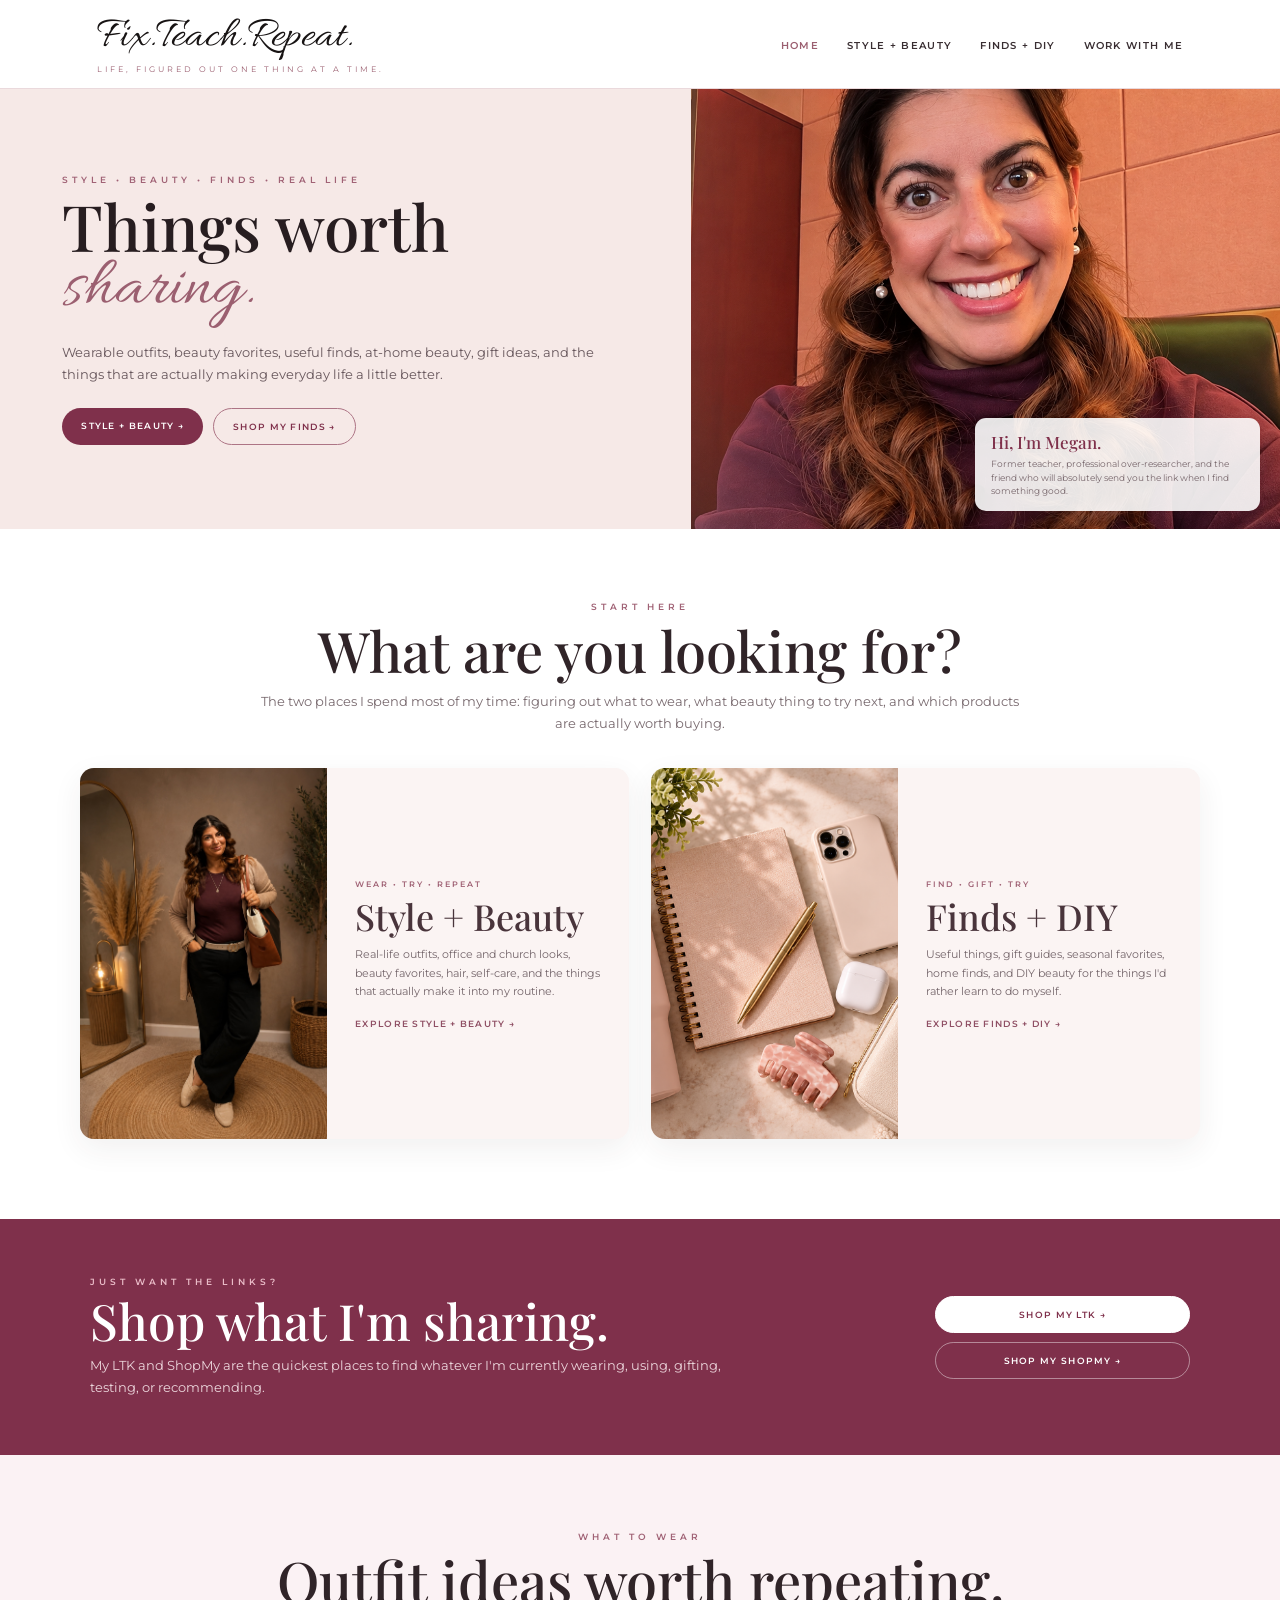
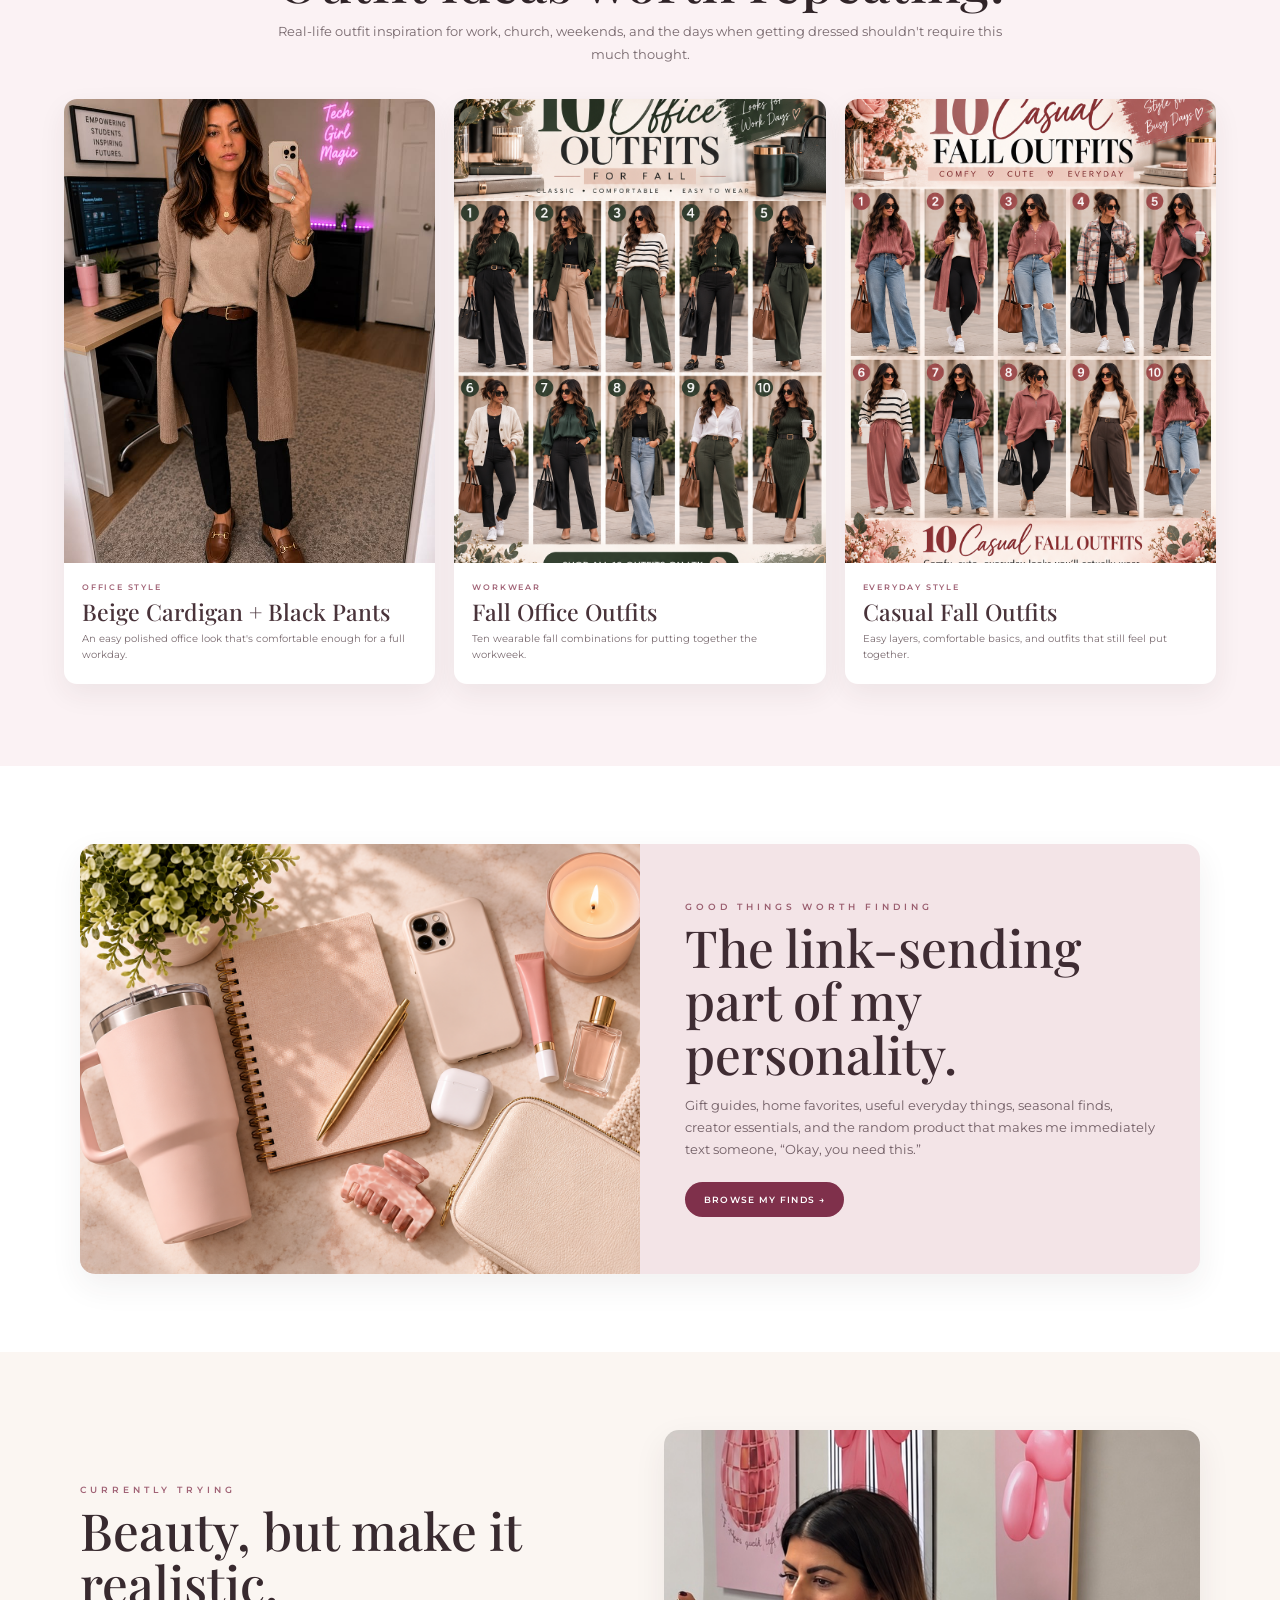
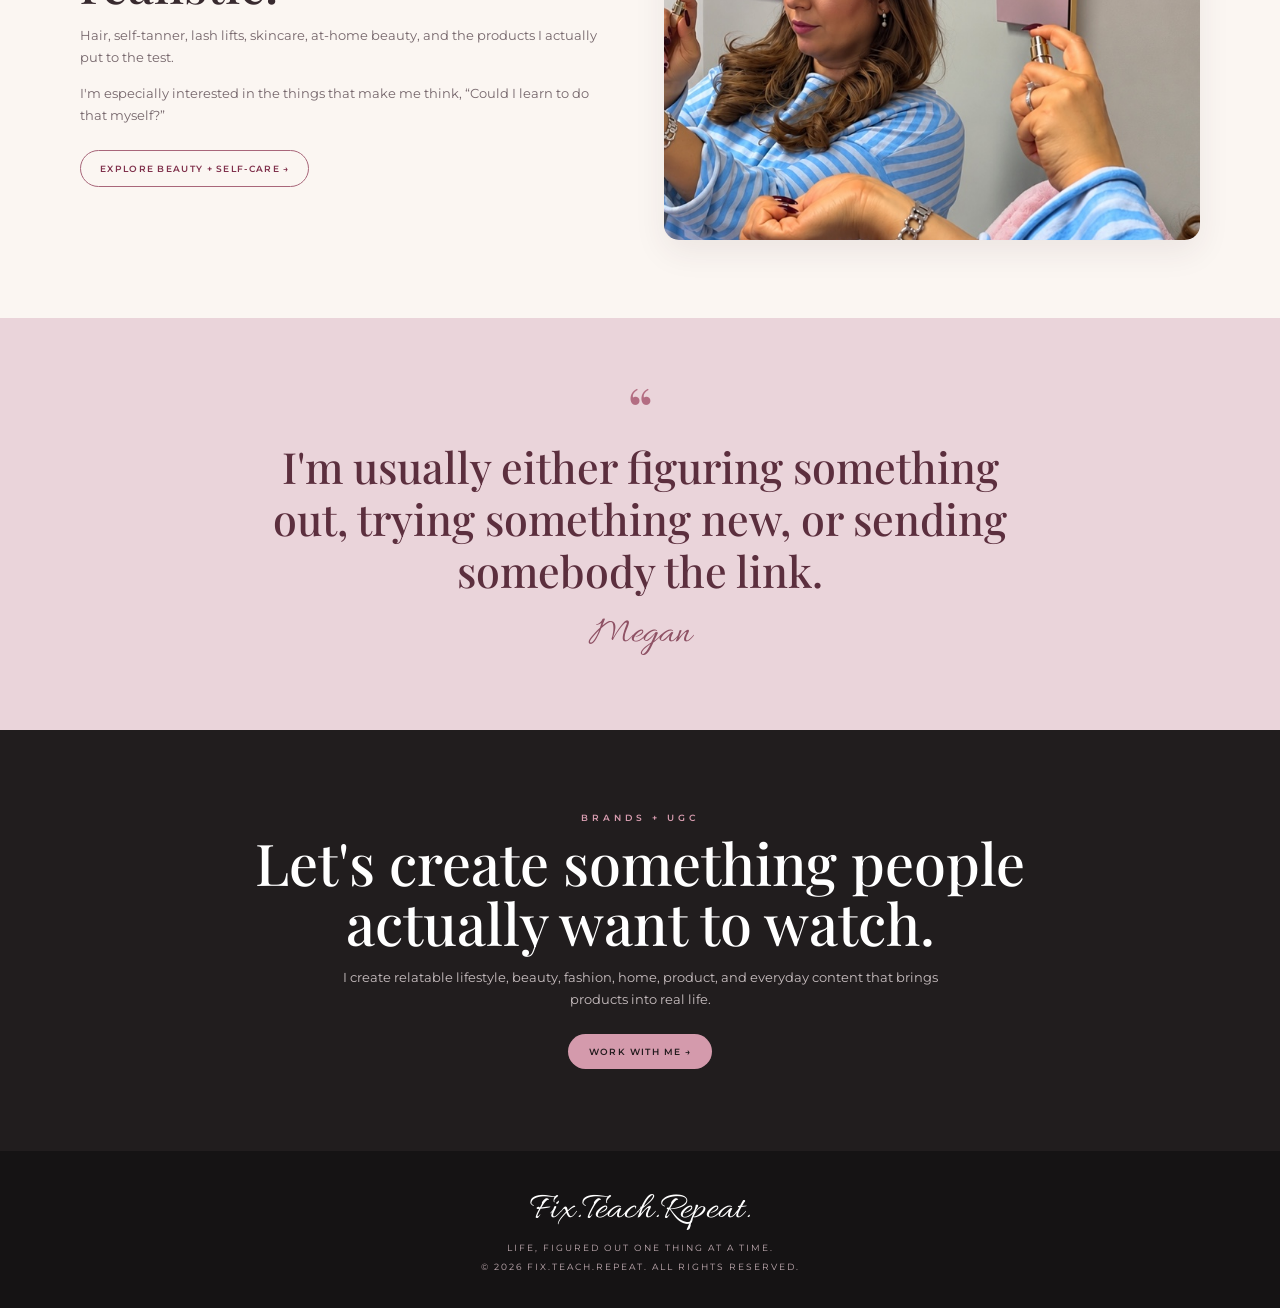
==== commit 29851bc8: "Update index.html added new hero photo to main page" ====
--- a/index.html
+++ b/index.html
@@ -13,13 +13,18 @@
 <meta
     name="p:domain_verify"
     content="dd984bf563d1933077137a45abf7b188"
-/>
+>
 
 <title>Fix.Teach.Repeat. | Style, Beauty, Finds + Real Life</title>
 
 <meta
     name="description"
-    content="Fix.Teach.Repeat. shares wearable style, beauty favorites, useful finds, DIY projects, gift ideas, and everyday products actually worth sharing."
+    content="Fix.Teach.Repeat. shares wearable style, beauty favorites, gift guides, useful finds, at-home beauty, and everyday things worth sharing."
+>
+
+<meta
+    name="robots"
+    content="index, follow"
 >
 
 <link
@@ -28,16 +33,16 @@
 >
 
 
-<!-- SOCIAL SHARE PREVIEW -->
+<!-- SOCIAL SHARE -->
 
 <meta
     property="og:title"
-    content="Fix.Teach.Repeat. | Style, Beauty, Finds + Real Life"
+    content="Fix.Teach.Repeat. | Life, Figured Out One Thing at a Time"
 >
 
 <meta
     property="og:description"
-    content="Wearable style, beauty favorites, useful finds, DIY projects, gift ideas, and everyday things actually worth sharing."
+    content="Wearable style, beauty favorites, useful finds, gift guides, at-home beauty, and everyday things worth sharing."
 >
 
 <meta
@@ -52,7 +57,7 @@
 
 <meta
     property="og:image"
-    content="https://fixteachrepeat.com/images/aboutmephoto.jpeg"
+    content="https://fixteachrepeat.com/images/homepage-hero-megan.png"
 >
 
 
@@ -63,17 +68,17 @@
 
 <meta
     name="twitter:title"
-    content="Fix.Teach.Repeat. | Style, Beauty, Finds + Real Life"
+    content="Fix.Teach.Repeat. | Life, Figured Out One Thing at a Time"
 >
 
 <meta
     name="twitter:description"
-    content="Style, beauty, useful finds, DIY ideas, gift guides, and everyday favorites worth sharing."
+    content="Wearable style, beauty favorites, useful finds, gift guides, at-home beauty, and everyday things worth sharing."
 >
 
 <meta
     name="twitter:image"
-    content="https://fixteachrepeat.com/images/aboutmephoto.jpeg"
+    content="https://fixteachrepeat.com/images/homepage-hero-megan.png"
 >
 
 
@@ -109,9 +114,15 @@
 
 body {
     margin: 0;
+
     background: #fbf6f2;
-    color: #252020;
-    font-family: 'Montserrat', Arial, sans-serif;
+
+    color: #292326;
+
+    font-family:
+        'Montserrat',
+        Arial,
+        sans-serif;
 }
 
 
@@ -121,7 +132,8 @@
 
 
 a {
-    -webkit-tap-highlight-color: rgba(127,48,75,.12);
+    -webkit-tap-highlight-color:
+        rgba(127,48,75,.12);
 }
 
 
@@ -131,32 +143,47 @@
 ========================= */
 
 header {
-    background: rgba(255,255,255,.96);
-    border-bottom: 1px solid #ead9dc;
+    background:
+        rgba(255,255,255,.97);
+
+    border-bottom:
+        1px solid #ead9dc;
 }
 
 
 .header-main {
     max-width: 1240px;
+
     margin: 0 auto;
-    padding: 18px 6% 14px;
+
+    padding:
+        18px 6% 14px;
 
     display: flex;
-    justify-content: space-between;
+
+    justify-content:
+        space-between;
+
     align-items: center;
+
     gap: 30px;
 }
 
 
 .brand {
+    color: #171313;
+
     text-decoration: none;
-    color: #171313;
 }
 
 
 .logo {
-    font-family: 'Allura', cursive;
+    font-family:
+        'Allura',
+        cursive;
+
     font-size: 44px;
+
     line-height: .9;
 }
 
@@ -167,16 +194,22 @@
     color: #9b5f70;
 
     font-size: 8px;
+
     letter-spacing: 3px;
+
     text-transform: uppercase;
 }
 
 
 nav {
     display: flex;
+
     align-items: center;
+
     justify-content: flex-end;
+
     flex-wrap: wrap;
+
     gap: 28px;
 }
 
@@ -187,9 +220,11 @@
     text-decoration: none;
 
     font-size: 10px;
+
     font-weight: 600;
 
     letter-spacing: 1.3px;
+
     text-transform: uppercase;
 }
 
@@ -209,52 +244,60 @@
     height: 440px;
 
     display: grid;
-    grid-template-columns: 1.05fr .95fr;
-
-    background: #f7eee7;
+
+    grid-template-columns:
+        1.08fr .92fr;
 
     overflow: hidden;
+
+    background: #f6e9e7;
 }
 
 
 .hero-copy {
     height: 440px;
 
-    padding: 42px 7% 40px 9%;
+    padding:
+        38px 7% 36px 9%;
 
     display: flex;
+
     flex-direction: column;
+
     justify-content: center;
 }
 
 
-.hero-eyebrow {
-    margin-bottom: 12px;
+.hero-kicker {
+    margin-bottom: 10px;
 
     color: #a06275;
 
     font-size: 9px;
+
     font-weight: 600;
 
-    letter-spacing: 3.5px;
+    letter-spacing: 4px;
+
     text-transform: uppercase;
 }
 
 
 .hero h1 {
-    max-width: 650px;
-
     margin: 0;
 
-    color: #21191b;
-
-    font-family: 'Playfair Display', serif;
-
-    font-size: clamp(46px, 4.5vw, 68px);
+    color: #271d20;
+
+    font-family:
+        'Playfair Display',
+        serif;
+
+    font-size:
+        clamp(48px,5vw,70px);
 
     font-weight: 500;
 
-    line-height: .96;
+    line-height: .97;
 }
 
 
@@ -265,46 +308,38 @@
 
     color: #9b5f70;
 
-    font-family: 'Allura', cursive;
-
-    font-size: clamp(52px, 5vw, 76px);
+    font-family:
+        'Allura',
+        cursive;
+
+    font-size:
+        clamp(56px,5.5vw,80px);
 
     font-weight: 400;
 
     line-height: .88;
-}
-
-
-.hero-rule {
-    width: 72px;
-    height: 4px;
-
-    margin: 20px 0 19px;
-
-    border-radius: 999px;
-
-    background: #c98599;
-
-    transform: rotate(-2deg);
 }
 
 
 .hero-description {
     max-width: 560px;
 
-    margin: 0;
-
-    color: #625255;
+    margin:
+        19px 0 0;
+
+    color: #67575c;
 
     font-size: 13px;
 
-    line-height: 1.65;
+    line-height: 1.7;
 }
 
 
 .hero-buttons {
     display: flex;
+
     flex-wrap: wrap;
+
     gap: 10px;
 
     margin-top: 23px;
@@ -314,39 +349,33 @@
 .button {
     display: inline-block;
 
-    padding: 12px 19px;
+    padding:
+        12px 19px;
 
     border-radius: 999px;
 
     text-decoration: none;
 
     font-size: 9px;
+
     font-weight: 600;
 
-    letter-spacing: 1.4px;
+    letter-spacing: 1.3px;
+
     text-transform: uppercase;
-
-    transition:
-        transform .2s ease,
-        opacity .2s ease;
-}
-
-
-.button:hover {
-    transform: translateY(-2px);
 }
 
 
 .button.primary {
     background: #7f304b;
+
     color: white;
 }
 
 
 .button.secondary {
-    background: transparent;
-
-    border: 1px solid #b27a89;
+    border:
+        1px solid #ad7485;
 
     color: #7f304b;
 }
@@ -358,17 +387,25 @@
     height: 440px;
 
     overflow: hidden;
+
+    background: #d6a094;
 }
 
 
 .hero-visual img {
     width: 100%;
+
     height: 100%;
 
+    display: block;
+
     object-fit: cover;
-    object-position: center 35%;
-
-    display: block;
+
+    /*
+       Keeps Megan's face centered in the
+       relatively wide desktop hero crop.
+    */
+    object-position: center 32%;
 }
 
 
@@ -376,42 +413,42 @@
     content: "";
 
     position: absolute;
+
     inset: 0;
 
     background:
         linear-gradient(
             90deg,
-            rgba(248,240,232,.18),
-            transparent 35%
+            rgba(246,233,231,.15),
+            transparent 28%
         );
+
+    pointer-events: none;
 }
 
 
 .hero-note {
     position: absolute;
 
-    z-index: 2;
-
-    right: 22px;
-    bottom: 20px;
+    z-index: 3;
+
+    right: 20px;
+
+    bottom: 18px;
 
     max-width: 285px;
 
-    padding: 13px 16px;
-
-    background: rgba(255,255,255,.82);
-
-    backdrop-filter: blur(8px);
-
-    border:
-        1px solid
-        rgba(255,255,255,.55);
-
-    border-radius: 10px;
+    padding:
+        13px 16px;
+
+    border-radius: 11px;
+
+    background:
+        rgba(255,255,255,.89);
 
     box-shadow:
         0 10px 28px
-        rgba(50,30,35,.10);
+        rgba(70,45,52,.12);
 }
 
 
@@ -420,9 +457,12 @@
 
     color: #7f304b;
 
-    font-family: 'Playfair Display', serif;
-
-    font-size: 18px;
+    font-family:
+        'Playfair Display',
+        serif;
+
+    font-size: 17px;
+
     font-weight: 500;
 }
 
@@ -430,25 +470,26 @@
 .hero-note span {
     display: block;
 
-    margin-top: 5px;
-
-    color: #78666b;
+    margin-top: 4px;
+
+    color: #79686d;
 
     font-size: 9px;
 
-    line-height: 1.45;
+    line-height: 1.5;
 }
 
 
 
 /* =========================
-   SHARED HEADINGS
+   SECTION HEADING
 ========================= */
 
 .section-heading {
     max-width: 760px;
 
-    margin: 0 auto 34px;
+    margin:
+        0 auto 34px;
 
     text-align: center;
 }
@@ -457,35 +498,41 @@
 .section-kicker {
     color: #a06275;
 
-    font-size: 10px;
+    font-size: 9px;
+
     font-weight: 600;
 
     letter-spacing: 4px;
+
     text-transform: uppercase;
 }
 
 
 .section-heading h2 {
-    margin: 9px 0 12px;
-
-    color: #241c1e;
-
-    font-family: 'Playfair Display', serif;
-
-    font-size: clamp(40px, 5vw, 60px);
+    margin:
+        9px 0 11px;
+
+    color: #302428;
+
+    font-family:
+        'Playfair Display',
+        serif;
+
+    font-size:
+        clamp(38px,4.5vw,56px);
 
     font-weight: 500;
 
-    line-height: 1.05;
+    line-height: 1.04;
 }
 
 
 .section-heading p {
     margin: 0;
 
-    color: #756468;
-
-    font-size: 14px;
+    color: #78696e;
+
+    font-size: 13px;
 
     line-height: 1.7;
 }
@@ -497,185 +544,189 @@
 ========================= */
 
 .start-section {
-    padding: 70px 5%;
+    padding:
+        72px 5% 80px;
 
     background: white;
 }
 
 
 .start-grid {
-    max-width: 1200px;
-
-    margin: 0 auto;
+    max-width: 1120px;
+
+    margin: auto;
 
     display: grid;
 
     grid-template-columns:
-        repeat(2, 1fr);
+        repeat(2,1fr);
 
     gap: 22px;
 }
 
 
 .start-card {
-    position: relative;
-
-    min-height: 430px;
+    display: grid;
+
+    grid-template-columns:
+        .9fr 1.1fr;
+
+    min-height: 340px;
 
     overflow: hidden;
 
-    border-radius: 12px;
+    border-radius: 14px;
+
+    color: inherit;
+
+    text-decoration: none;
+
+    background: #fbf4f3;
+
+    box-shadow:
+        0 10px 30px
+        rgba(60,40,46,.07);
+
+    transition:
+        transform .2s ease;
+}
+
+
+.start-card:hover {
+    transform:
+        translateY(-4px);
+}
+
+
+.start-card img {
+    width: 100%;
+
+    height: 100%;
+
+    display: block;
+
+    object-fit: cover;
+}
+
+
+.start-card.style-card img {
+    object-position:
+        center 22%;
+}
+
+
+.start-card.find-card img {
+    object-position:
+        center;
+}
+
+
+.start-copy {
+    padding:
+        30px 28px;
+
+    display: flex;
+
+    flex-direction: column;
+
+    justify-content: center;
+}
+
+
+.start-label {
+    color: #a06275;
+
+    font-size: 8px;
+
+    font-weight: 600;
+
+    letter-spacing: 2px;
+
+    text-transform: uppercase;
+}
+
+
+.start-copy h3 {
+    margin:
+        8px 0 10px;
+
+    color: #49343b;
+
+    font-family:
+        'Playfair Display',
+        serif;
+
+    font-size:
+        clamp(27px,3vw,36px);
+
+    font-weight: 500;
+
+    line-height: 1.08;
+}
+
+
+.start-copy p {
+    margin: 0;
+
+    color: #75666b;
+
+    font-size: 11px;
+
+    line-height: 1.65;
+}
+
+
+.start-action {
+    margin-top: 18px;
+
+    color: #8f4f64;
+
+    font-size: 9px;
+
+    font-weight: 600;
+
+    letter-spacing: 1.3px;
+
+    text-transform: uppercase;
+}
+
+
+
+/* =========================
+   QUICK SHOP
+========================= */
+
+.quick-shop {
+    padding:
+        57px 7%;
+
+    background: #7f304b;
 
     color: white;
-
-    text-decoration: none;
-
-    box-shadow:
-        0 18px 40px
-        rgba(45,30,35,.12);
-
-    transition:
-        transform .25s ease;
-}
-
-
-.start-card:hover {
-    transform: translateY(-5px);
-}
-
-
-.start-card img {
-    position: absolute;
-
-    inset: 0;
-
-    width: 100%;
-    height: 100%;
-
-    object-fit: cover;
-
-    transition:
-        transform .4s ease;
-}
-
-
-.start-card:hover img {
-    transform: scale(1.025);
-}
-
-
-.start-overlay {
-    position: absolute;
-
-    inset: 0;
-
-    background:
-        linear-gradient(
-            to top,
-            rgba(28,19,21,.88) 0%,
-            rgba(28,19,21,.20) 65%,
-            rgba(28,19,21,.03) 100%
-        );
-}
-
-
-.start-copy {
-    position: absolute;
-
-    z-index: 2;
-
-    left: 0;
-    right: 0;
-    bottom: 0;
-
-    padding: 32px 30px;
-}
-
-
-.start-label {
-    margin-bottom: 10px;
-
-    color: #f0cbd5;
-
-    font-size: 9px;
-    font-weight: 600;
-
-    letter-spacing: 3px;
-
-    text-transform: uppercase;
-}
-
-
-.start-copy h3 {
-    margin: 0 0 9px;
-
-    font-family: 'Playfair Display', serif;
-
-    font-size: 40px;
-
-    font-weight: 500;
-}
-
-
-.start-copy p {
-    max-width: 470px;
-
-    margin: 0 0 18px;
-
-    color:
-        rgba(255,255,255,.84);
-
-    font-size: 13px;
-
-    line-height: 1.6;
-}
-
-
-.start-action {
-    font-size: 10px;
-
-    font-weight: 600;
-
-    letter-spacing: 1.5px;
-
-    text-transform: uppercase;
-}
-
-
-
-/* =========================
-   SHOP STRIP
-========================= */
-
-.shop-strip {
-    padding: 62px 7%;
-
-    background: #7f304b;
-
-    color: white;
-}
-
-
-.shop-strip-inner {
+}
+
+
+.quick-shop-inner {
     max-width: 1100px;
 
-    margin: 0 auto;
+    margin: auto;
 
     display: grid;
 
     grid-template-columns:
         1fr auto;
 
-    gap: 55px;
+    gap: 45px;
 
     align-items: center;
 }
 
 
-.shop-strip-kicker {
-    color: #e8b8c5;
-
-    font-size: 10px;
+.quick-shop-label {
+    color: #e9bbc7;
+
+    font-size: 9px;
+
     font-weight: 600;
 
     letter-spacing: 4px;
@@ -684,52 +735,55 @@
 }
 
 
-.shop-strip h2 {
-    margin: 8px 0 10px;
-
-    font-family: 'Playfair Display', serif;
+.quick-shop h2 {
+    margin:
+        8px 0 9px;
+
+    font-family:
+        'Playfair Display',
+        serif;
 
     font-size:
-        clamp(38px,4vw,54px);
+        clamp(36px,4vw,50px);
 
     font-weight: 500;
 
-    line-height: 1;
-}
-
-
-.shop-strip p {
-    max-width: 640px;
+    line-height: 1.02;
+}
+
+
+.quick-shop p {
+    max-width: 650px;
 
     margin: 0;
 
-    color: #efd9df;
-
-    font-size: 14px;
+    color: #ecd6dc;
+
+    font-size: 13px;
 
     line-height: 1.65;
 }
 
 
-.shop-actions {
-    min-width: 270px;
+.quick-actions {
+    min-width: 255px;
 
     display: flex;
 
     flex-direction: column;
 
-    gap: 10px;
-}
-
-
-.shop-button {
+    gap: 9px;
+}
+
+
+.quick-button {
     display: block;
 
-    padding: 14px 22px;
+    padding:
+        12px 19px;
 
     border:
-        1px solid
-        rgba(255,255,255,.45);
+        1px solid rgba(255,255,255,.43);
 
     border-radius: 999px;
 
@@ -739,177 +793,261 @@
 
     text-decoration: none;
 
-    font-size: 10px;
+    font-size: 9px;
+
     font-weight: 600;
 
-    letter-spacing: 1.4px;
+    letter-spacing: 1.3px;
 
     text-transform: uppercase;
 }
 
 
-.shop-button.primary {
+.quick-button.primary {
     background: white;
 
+    border-color: white;
+
     color: #7f304b;
-
-    border-color: white;
-}
-
-
-.shop-button:hover {
-    opacity: .85;
-}
-
-
-.shop-hub {
-    display: block;
-
-    margin-top: 5px;
-
-    color: #efcdd6;
-
-    text-align: center;
+}
+
+
+
+/* =========================
+   OUTFIT GUIDES
+========================= */
+
+.outfits-section {
+    padding:
+        76px 5% 82px;
+
+    background: #fbf2f4;
+}
+
+
+.outfit-grid {
+    max-width: 1160px;
+
+    margin: auto;
+
+    display: grid;
+
+    grid-template-columns:
+        repeat(3,1fr);
+
+    gap: 19px;
+}
+
+
+.outfit-card {
+    overflow: hidden;
+
+    border-radius: 13px;
+
+    background: white;
+
+    color: inherit;
 
     text-decoration: none;
 
-    font-size: 10px;
-
-    letter-spacing: 1px;
-}
-
-
-.shop-hub:hover {
-    color: white;
-}
-
-
-
-/* =========================
-   SHOP THE LOOK
-========================= */
-
-.looks-section {
-    padding: 82px 5%;
-
-    background: #fbf6f2;
-}
-
-
-.looks-grid {
-    max-width: 1200px;
-
-    margin: 0 auto;
-
-    display: grid;
-
-    grid-template-columns:
-        repeat(3, 1fr);
-
-    gap: 18px;
-}
-
-
-.look-card {
-    overflow: hidden;
-
-    border-radius: 12px;
-
-    background: white;
-
-    text-decoration: none;
-
-    color: inherit;
-
     box-shadow:
-        0 12px 30px
-        rgba(50,30,35,.08);
+        0 10px 28px
+        rgba(60,40,46,.07);
 
     transition:
         transform .2s ease;
 }
 
 
-.look-card:hover {
-    transform: translateY(-4px);
-}
-
-
-.look-image {
-    aspect-ratio: 4 / 5;
+.outfit-card:hover {
+    transform:
+        translateY(-4px);
+}
+
+
+.outfit-card img {
+    width: 100%;
+
+    aspect-ratio:
+        4 / 5;
+
+    display: block;
+
+    object-fit: cover;
+}
+
+
+.outfit-copy {
+    padding:
+        19px 18px 22px;
+}
+
+
+.outfit-label {
+    color: #a06275;
+
+    font-size: 8px;
+
+    font-weight: 600;
+
+    letter-spacing: 1.8px;
+
+    text-transform: uppercase;
+}
+
+
+.outfit-copy h3 {
+    margin:
+        7px 0 7px;
+
+    color: #49333a;
+
+    font-family:
+        'Playfair Display',
+        serif;
+
+    font-size: 23px;
+
+    font-weight: 500;
+
+    line-height: 1.1;
+}
+
+
+.outfit-copy p {
+    margin: 0;
+
+    color: #7a6b70;
+
+    font-size: 10px;
+
+    line-height: 1.55;
+}
+
+
+
+/* =========================
+   FINDS
+========================= */
+
+.finds-section {
+    padding:
+        78px 5%;
+
+    background: white;
+}
+
+
+.finds-layout {
+    max-width: 1120px;
+
+    margin: auto;
+
+    display: grid;
+
+    grid-template-columns:
+        1fr 1fr;
 
     overflow: hidden;
 
-    background: #eee5e1;
-}
-
-
-.look-image img {
+    border-radius: 15px;
+
+    background: #f3e4e7;
+
+    box-shadow:
+        0 12px 32px
+        rgba(60,40,46,.07);
+}
+
+
+.finds-visual {
+    min-height: 430px;
+}
+
+
+.finds-visual img {
     width: 100%;
+
     height: 100%;
 
     display: block;
 
     object-fit: cover;
-
-    transition:
-        transform .35s ease;
-}
-
-
-.look-card:hover img {
-    transform: scale(1.025);
-}
-
-
-.look-copy {
-    padding: 22px 22px 24px;
-}
-
-
-.look-label {
-    margin-bottom: 8px;
-
-    color: #a06275;
-
-    font-size: 8px;
+}
+
+
+.finds-copy {
+    padding:
+        54px 8%;
+
+    display: flex;
+
+    flex-direction: column;
+
+    justify-content: center;
+}
+
+
+.finds-label {
+    color: #9b5f70;
+
+    font-size: 9px;
 
     font-weight: 600;
 
-    letter-spacing: 2px;
+    letter-spacing: 4px;
 
     text-transform: uppercase;
 }
 
 
-.look-copy h3 {
-    margin: 0 0 9px;
-
-    color: #34272b;
-
-    font-family: 'Playfair Display', serif;
-
-    font-size: 27px;
+.finds-copy h2 {
+    margin:
+        9px 0 13px;
+
+    color: #3f2c33;
+
+    font-family:
+        'Playfair Display',
+        serif;
+
+    font-size:
+        clamp(38px,4vw,53px);
 
     font-weight: 500;
 
-    line-height: 1.1;
-}
-
-
-.look-copy p {
-    margin: 0 0 15px;
-
-    color: #796a6e;
-
-    font-size: 12px;
-
-    line-height: 1.55;
-}
-
-
-.look-link {
-    color: #8f4f64;
+    line-height: 1.04;
+}
+
+
+.finds-copy p {
+    margin: 0;
+
+    color: #725f66;
+
+    font-size: 13px;
+
+    line-height: 1.7;
+}
+
+
+.finds-button {
+    display: inline-block;
+
+    width: fit-content;
+
+    margin-top: 22px;
+
+    padding:
+        12px 19px;
+
+    border-radius: 999px;
+
+    background: #7f304b;
+
+    color: white;
+
+    text-decoration: none;
 
     font-size: 9px;
 
@@ -918,234 +1056,6 @@
     letter-spacing: 1.3px;
 
     text-transform: uppercase;
-}
-
-
-
-/* =========================
-   WORTH BUYING
-========================= */
-
-.finds-section {
-    padding: 82px 5%;
-
-    background: white;
-}
-
-
-.finds-layout {
-    max-width: 1200px;
-
-    margin: 0 auto;
-
-    display: grid;
-
-    grid-template-columns:
-        1.18fr .82fr;
-
-    gap: 24px;
-}
-
-
-.finds-feature {
-    position: relative;
-
-    min-height: 520px;
-
-    overflow: hidden;
-
-    border-radius: 12px;
-
-    color: white;
-
-    text-decoration: none;
-}
-
-
-.finds-feature img {
-    position: absolute;
-
-    inset: 0;
-
-    width: 100%;
-    height: 100%;
-
-    object-fit: cover;
-}
-
-
-.finds-feature::after {
-    content: "";
-
-    position: absolute;
-
-    inset: 0;
-
-    background:
-        linear-gradient(
-            to top,
-            rgba(27,19,21,.90),
-            rgba(27,19,21,.08) 70%
-        );
-}
-
-
-.finds-feature-copy {
-    position: absolute;
-
-    z-index: 2;
-
-    left: 0;
-    right: 0;
-    bottom: 0;
-
-    padding: 38px;
-}
-
-
-.finds-feature-label {
-    margin-bottom: 10px;
-
-    color: #f0cbd5;
-
-    font-size: 9px;
-    font-weight: 600;
-
-    letter-spacing: 3px;
-
-    text-transform: uppercase;
-}
-
-
-.finds-feature h3 {
-    max-width: 520px;
-
-    margin: 0 0 12px;
-
-    font-family: 'Playfair Display', serif;
-
-    font-size:
-        clamp(38px,4vw,54px);
-
-    font-weight: 500;
-
-    line-height: 1;
-}
-
-
-.finds-feature p {
-    max-width: 520px;
-
-    margin: 0;
-
-    color:
-        rgba(255,255,255,.86);
-
-    font-size: 13px;
-
-    line-height: 1.65;
-}
-
-
-.finds-stack {
-    display: grid;
-
-    grid-template-rows:
-        1fr 1fr;
-
-    gap: 24px;
-}
-
-
-.finds-small {
-    display: grid;
-
-    grid-template-columns:
-        42% 58%;
-
-    overflow: hidden;
-
-    border-radius: 12px;
-
-    background: #fbf6f2;
-
-    color: inherit;
-
-    text-decoration: none;
-
-    box-shadow:
-        0 12px 30px
-        rgba(50,30,35,.07);
-
-    transition:
-        transform .2s ease;
-}
-
-
-.finds-small:hover {
-    transform: translateY(-3px);
-}
-
-
-.finds-small img {
-    width: 100%;
-    height: 100%;
-
-    min-height: 235px;
-
-    object-fit: cover;
-}
-
-
-.finds-small-copy {
-    padding: 24px 22px;
-
-    display: flex;
-
-    flex-direction: column;
-
-    justify-content: center;
-}
-
-
-.finds-small-label {
-    margin-bottom: 8px;
-
-    color: #a06275;
-
-    font-size: 8px;
-
-    font-weight: 600;
-
-    letter-spacing: 2px;
-
-    text-transform: uppercase;
-}
-
-
-.finds-small h3 {
-    margin: 0 0 9px;
-
-    color: #302427;
-
-    font-family: 'Playfair Display', serif;
-
-    font-size: 25px;
-
-    font-weight: 500;
-
-    line-height: 1.08;
-}
-
-
-.finds-small p {
-    margin: 0;
-
-    color: #78686c;
-
-    font-size: 12px;
-
-    line-height: 1.55;
 }
 
 
@@ -1155,48 +1065,37 @@
 ========================= */
 
 .beauty-section {
-    padding: 78px 5%;
-
-    background: #ead4da;
-}
-
-
-.beauty-inner {
-    max-width: 1100px;
-
-    margin: 0 auto;
+    padding:
+        78px 5%;
+
+    background: #fbf6f2;
+}
+
+
+.beauty-layout {
+    max-width: 1120px;
+
+    margin: auto;
 
     display: grid;
 
     grid-template-columns:
-        .88fr 1.12fr;
-
-    gap: 65px;
+        1fr 1fr;
+
+    gap: 48px;
 
     align-items: center;
 }
 
 
-.beauty-image {
-    overflow: hidden;
-
-    border-radius: 12px;
-
-    box-shadow:
-        0 18px 40px
-        rgba(77,47,57,.12);
-}
-
-
-.beauty-image img {
-    width: 100%;
-
-    display: block;
-}
-
-
-.beauty-kicker {
-    color: #8f4f64;
+.beauty-copy {
+    padding:
+        20px 0;
+}
+
+
+.beauty-label {
+    color: #a06275;
 
     font-size: 9px;
 
@@ -1209,44 +1108,50 @@
 
 
 .beauty-copy h2 {
-    margin: 10px 0 16px;
-
-    color: #512f3a;
-
-    font-family: 'Playfair Display', serif;
+    margin:
+        9px 0 14px;
+
+    color: #382a2f;
+
+    font-family:
+        'Playfair Display',
+        serif;
 
     font-size:
-        clamp(42px,5vw,60px);
+        clamp(39px,4vw,54px);
 
     font-weight: 500;
 
-    line-height: 1.03;
+    line-height: 1.04;
 }
 
 
 .beauty-copy p {
-    margin: 0;
-
-    color: #70515b;
-
-    font-size: 14px;
-
-    line-height: 1.75;
+    margin:
+        0 0 14px;
+
+    color: #75666b;
+
+    font-size: 13px;
+
+    line-height: 1.7;
 }
 
 
 .beauty-button {
     display: inline-block;
 
-    margin-top: 25px;
-
-    padding: 13px 22px;
+    margin-top: 9px;
+
+    padding:
+        12px 19px;
 
     border-radius: 999px;
 
-    background: #7f304b;
-
-    color: white;
+    border:
+        1px solid #a8667a;
+
+    color: #7f304b;
 
     text-decoration: none;
 
@@ -1254,9 +1159,36 @@
 
     font-weight: 600;
 
-    letter-spacing: 1.5px;
+    letter-spacing: 1.3px;
 
     text-transform: uppercase;
+}
+
+
+.beauty-photo {
+    min-height: 410px;
+
+    overflow: hidden;
+
+    border-radius: 15px;
+
+    box-shadow:
+        0 12px 32px
+        rgba(60,40,46,.08);
+}
+
+
+.beauty-photo img {
+    width: 100%;
+
+    height: 410px;
+
+    display: block;
+
+    object-fit: cover;
+
+    object-position:
+        center 20%;
 }
 
 
@@ -1266,41 +1198,47 @@
 ========================= */
 
 .quote-section {
-    padding: 72px 20px;
-
-    background: #fbf6f2;
+    padding:
+        72px 20px;
+
+    background: #ead4da;
 
     text-align: center;
 }
 
 
 .quote-inner {
-    max-width: 820px;
-
-    margin: 0 auto;
+    max-width: 760px;
+
+    margin: auto;
 }
 
 
 .quote-mark {
     color: #b36d82;
 
-    font-family: 'Playfair Display', serif;
-
-    font-size: 70px;
-
-    line-height: .5;
+    font-family:
+        'Playfair Display',
+        serif;
+
+    font-size: 64px;
+
+    line-height: .6;
 }
 
 
 .quote-section blockquote {
-    margin: 14px auto 12px;
+    margin:
+        13px auto 11px;
 
     color: #5c2f3e;
 
-    font-family: 'Playfair Display', serif;
+    font-family:
+        'Playfair Display',
+        serif;
 
     font-size:
-        clamp(31px,4vw,45px);
+        clamp(29px,3.5vw,43px);
 
     font-weight: 500;
 
@@ -1309,13 +1247,15 @@
 
 
 .quote-name {
-    margin-top: 18px;
+    margin-top: 15px;
 
     color: #8e5164;
 
-    font-family: 'Allura', cursive;
-
-    font-size: 42px;
+    font-family:
+        'Allura',
+        cursive;
+
+    font-size: 38px;
 }
 
 
@@ -1327,32 +1267,14 @@
 .work-section {
     position: relative;
 
-    padding: 82px 7%;
-
     overflow: hidden;
 
+    padding:
+        82px 7%;
+
     background: #211d1e;
 
     color: white;
-}
-
-
-.work-section::before {
-    content: "";
-
-    position: absolute;
-
-    width: 420px;
-    height: 420px;
-
-    right: -130px;
-    top: -140px;
-
-    border-radius: 50%;
-
-    border:
-        1px solid
-        rgba(255,255,255,.08);
 }
 
 
@@ -1361,9 +1283,9 @@
 
     z-index: 2;
 
-    max-width: 880px;
-
-    margin: 0 auto;
+    max-width: 820px;
+
+    margin: auto;
 
     text-align: center;
 }
@@ -1372,7 +1294,7 @@
 .work-label {
     color: #d79caf;
 
-    font-size: 10px;
+    font-size: 9px;
 
     font-weight: 600;
 
@@ -1383,12 +1305,15 @@
 
 
 .work-section h2 {
-    margin: 12px 0 18px;
-
-    font-family: 'Playfair Display', serif;
+    margin:
+        10px 0 14px;
+
+    font-family:
+        'Playfair Display',
+        serif;
 
     font-size:
-        clamp(44px,5vw,66px);
+        clamp(40px,4.5vw,61px);
 
     font-weight: 500;
 
@@ -1399,11 +1324,11 @@
 .work-section p {
     max-width: 650px;
 
-    margin: 0 auto;
+    margin: auto;
 
     color: #c9bfc1;
 
-    font-size: 15px;
+    font-size: 13px;
 
     line-height: 1.7;
 }
@@ -1412,9 +1337,10 @@
 .work-button {
     display: inline-block;
 
-    margin-top: 30px;
-
-    padding: 14px 24px;
+    margin-top: 24px;
+
+    padding:
+        12px 21px;
 
     border-radius: 999px;
 
@@ -1424,18 +1350,13 @@
 
     text-decoration: none;
 
-    font-size: 10px;
+    font-size: 9px;
 
     font-weight: 600;
 
-    letter-spacing: 1.5px;
+    letter-spacing: 1.4px;
 
     text-transform: uppercase;
-}
-
-
-.work-button:hover {
-    background: white;
 }
 
 
@@ -1445,7 +1366,8 @@
 ========================= */
 
 footer {
-    padding: 36px 20px;
+    padding:
+        36px 20px;
 
     background: #151314;
 
@@ -1458,14 +1380,17 @@
 .footer-logo {
     color: white;
 
-    font-family: 'Allura', cursive;
+    font-family:
+        'Allura',
+        cursive;
 
     font-size: 38px;
 }
 
 
 footer p {
-    margin: 8px 0 0;
+    margin:
+        8px 0 0;
 
     font-size: 9px;
 
@@ -1482,10 +1407,12 @@
 
 @media (max-width: 900px) {
 
+
     .header-main {
         flex-direction: column;
 
-        padding: 14px 14px 11px;
+        padding:
+            14px 14px 11px;
 
         gap: 10px;
 
@@ -1501,7 +1428,8 @@
     nav {
         justify-content: center;
 
-        gap: 7px 15px;
+        gap:
+            7px 15px;
     }
 
 
@@ -1511,37 +1439,21 @@
 
 
     .hero {
+        height: auto;
+
         grid-template-columns: 1fr;
-
-        height: auto;
-
-        overflow: visible;
     }
 
 
     .hero-copy {
         height: auto;
 
-        padding: 42px 7% 36px;
+        padding:
+            38px 7% 34px;
 
         text-align: center;
 
         align-items: center;
-    }
-
-
-    .hero h1 {
-        font-size: 48px;
-    }
-
-
-    .hero-script {
-        font-size: 56px;
-    }
-
-
-    .hero-rule {
-        margin: 18px auto;
     }
 
 
@@ -1551,19 +1463,13 @@
 
 
     .hero-visual {
-        height: 390px;
-    }
-
-
-    .hero-note {
-        right: 18px;
-        bottom: 18px;
-    }
-
-
-    .start-section {
-        padding:
-            58px 18px;
+        height: 440px;
+    }
+
+
+    .hero-visual img {
+        object-position:
+            center 27%;
     }
 
 
@@ -1572,18 +1478,7 @@
     }
 
 
-    .start-card {
-        min-height: 400px;
-    }
-
-
-    .shop-strip {
-        padding:
-            50px 20px;
-    }
-
-
-    .shop-strip-inner {
+    .quick-shop-inner {
         grid-template-columns: 1fr;
 
         gap: 24px;
@@ -1592,84 +1487,35 @@
     }
 
 
-    .shop-strip p {
-        margin-left: auto;
-
-        margin-right: auto;
-    }
-
-
-    .shop-actions {
+    .quick-shop p {
+        margin: auto;
+    }
+
+
+    .quick-actions {
         width:
-            min(100%,360px);
+            min(100%,350px);
 
         min-width: 0;
 
-        margin: 0 auto;
-    }
-
-
-    .looks-section,
-    .finds-section {
-        padding:
-            62px 18px;
-    }
-
-
-    .looks-grid {
+        margin: auto;
+    }
+
+
+    .outfit-grid {
+        grid-template-columns:
+            repeat(2,1fr);
+    }
+
+
+    .finds-layout,
+    .beauty-layout {
         grid-template-columns: 1fr;
     }
 
 
-    .look-card {
-        max-width: 620px;
-
-        width: 100%;
-
-        margin: auto;
-    }
-
-
-    .finds-layout {
-        grid-template-columns: 1fr;
-    }
-
-
-    .finds-feature {
-        min-height: 470px;
-    }
-
-
-    .finds-stack {
-        grid-template-rows: auto;
-    }
-
-
-    .beauty-inner {
-        grid-template-columns: 1fr;
-
-        gap: 32px;
-
-        text-align: center;
-    }
-
-
-    .beauty-image {
-        max-width: 570px;
-
-        margin: auto;
-    }
-
-
-    .beauty-section {
-        padding:
-            62px 20px;
-    }
-
-
-    .work-section {
-        padding:
-            65px 22px;
+    .finds-copy {
+        order: -1;
     }
 
 }
@@ -1682,15 +1528,15 @@
 
 @media (max-width: 600px) {
 
+
     .tagline {
-        font-size: 8px;
-
         letter-spacing: 2px;
     }
 
 
     nav {
-        gap: 6px 10px;
+        gap:
+            6px 10px;
     }
 
 
@@ -1701,38 +1547,22 @@
 
     .hero-copy {
         padding:
-            34px 20px 30px;
-    }
-
-
-    .hero-eyebrow {
-        margin-bottom: 10px;
-
-        font-size: 8px;
-
-        letter-spacing: 2.5px;
+            30px 20px 27px;
     }
 
 
     .hero h1 {
-        font-size: 39px;
+        font-size: 40px;
     }
 
 
     .hero-script {
-        font-size: 47px;
+        font-size: 49px;
     }
 
 
     .hero-description {
         font-size: 12px;
-
-        line-height: 1.55;
-    }
-
-
-    .hero-rule {
-        margin: 15px auto;
     }
 
 
@@ -1740,8 +1570,6 @@
         width: 100%;
 
         max-width: 330px;
-
-        margin-top: 19px;
     }
 
 
@@ -1753,139 +1581,116 @@
 
 
     .hero-visual {
-        height: 340px;
+        height: 365px;
+    }
+
+
+    .hero-visual img {
+        /*
+           Portrait-friendly mobile crop.
+           Keeps face + hair while showing
+           enough of the burgundy sweatshirt.
+        */
+        object-position:
+            center 25%;
     }
 
 
     .hero-note {
-        left: 16px;
-        right: 16px;
-
-        bottom: 16px;
+        left: 15px;
+
+        right: 15px;
+
+        bottom: 14px;
 
         max-width: none;
-
-        padding: 12px 15px;
-    }
-
-
-    .hero-note strong {
-        font-size: 17px;
-    }
-
-
-    .hero-note span {
-        font-size: 9px;
-    }
-
-
-    .section-heading {
-        margin-bottom: 25px;
+    }
+
+
+    .start-section,
+    .outfits-section,
+    .finds-section,
+    .beauty-section {
+        padding:
+            55px 17px;
     }
 
 
     .section-heading h2 {
-        font-size: 36px;
+        font-size: 34px;
     }
 
 
     .start-card {
-        min-height: 340px;
+        grid-template-columns:
+            1fr;
+
+        min-height: 0;
+    }
+
+
+    .start-card img {
+        height: 235px;
     }
 
 
     .start-copy {
         padding:
-            25px 22px;
-    }
-
-
-    .start-copy h3 {
-        font-size: 34px;
-    }
-
-
-    .shop-strip h2 {
-        font-size: 34px;
-    }
-
-
-    .look-copy h3 {
-        font-size: 24px;
-    }
-
-
-    .finds-feature {
-        min-height: 410px;
-    }
-
-
-    .finds-feature-copy {
+            22px 20px 25px;
+    }
+
+
+    .quick-shop {
         padding:
-            27px 22px;
-    }
-
-
-    .finds-feature h3 {
-        font-size: 37px;
-    }
-
-
-    .finds-small {
-        grid-template-columns:
-            38% 62%;
-    }
-
-
-    .finds-small img {
-        min-height: 220px;
-    }
-
-
-    .finds-small-copy {
+            48px 20px;
+    }
+
+
+    .outfit-grid {
+        grid-template-columns: 1fr;
+    }
+
+
+    .finds-visual {
+        min-height: 300px;
+    }
+
+
+    .finds-visual img {
+        min-height: 300px;
+    }
+
+
+    .finds-copy {
         padding:
-            19px 15px;
-    }
-
-
-    .finds-small h3 {
-        font-size: 20px;
-    }
-
-
-    .finds-small p {
-        font-size: 11px;
-    }
-
-
-    .beauty-copy h2 {
-        font-size: 38px;
+            38px 22px;
+    }
+
+
+    .beauty-layout {
+        gap: 28px;
+    }
+
+
+    .beauty-photo {
+        min-height: 320px;
+    }
+
+
+    .beauty-photo img {
+        height: 320px;
     }
 
 
     .quote-section {
         padding:
-            60px 22px;
-    }
-
-
-    .quote-mark {
-        font-size: 62px;
-    }
-
-
-    .quote-section blockquote {
-        font-size: 29px;
-    }
-
-
-    .quote-name {
-        font-size: 34px;
-    }
-
-
-    .work-section h2 {
-        font-size: 39px;
+            55px 20px;
+    }
+
+
+    .work-section {
+        padding:
+            60px 20px;
     }
 
 }
@@ -1909,6 +1714,7 @@
 pintrk('page');
 
 </script>
+
 
 <noscript>
 
@@ -1922,8 +1728,6 @@
 
 </noscript>
 
-<!-- End Pinterest Tag -->
-
 
 </head>
 
@@ -1944,13 +1748,16 @@
     class="brand"
 >
 
+
 <div class="logo">
     Fix.Teach.Repeat.
 </div>
 
+
 <div class="tagline">
     Life, figured out one thing at a time.
 </div>
+
 
 </a>
 
@@ -2006,7 +1813,7 @@
 <div class="hero-copy">
 
 
-<div class="hero-eyebrow">
+<div class="hero-kicker">
     Style • Beauty • Finds • Real Life
 </div>
 
@@ -2022,14 +1829,12 @@
 </h1>
 
 
-<div class="hero-rule"></div>
-
-
 <p class="hero-description">
 
-    Wearable outfits, beauty favorites, useful finds,
-    DIY projects, gift ideas, and the random things
-    I discover that are actually worth telling someone about.
+    Wearable outfits, beauty favorites,
+    useful finds, at-home beauty,
+    gift ideas, and the things that are
+    actually making everyday life a little better.
 
 </p>
 
@@ -2038,21 +1843,21 @@
 
 
 <a
-    href="#shop"
+    href="/beauty/beauty"
     class="button primary"
+>
+    Style + Beauty →
+</a>
+
+
+<a
+    href="/diy/diy"
+    class="button secondary"
 >
     Shop My Finds →
 </a>
 
 
-<a
-    href="#start"
-    class="button secondary"
->
-    Browse the Site →
-</a>
-
-
 </div>
 
 
@@ -2064,22 +1869,27 @@
 
 
 <img
-    src="images/aboutmephoto.jpeg"
+    src="images/homepage-hero-megan.png"
     alt="Megan from Fix.Teach.Repeat."
 >
 
 
 <div class="hero-note">
+
 
 <strong>
     Hi, I'm Megan.
 </strong>
 
+
 <span>
+
     Former teacher, professional over-researcher,
     and the friend who will absolutely send you
     the link when I find something good.
+
 </span>
+
 
 </div>
 
@@ -2095,30 +1905,28 @@
      START HERE
 ========================= -->
 
-<section
-    class="start-section"
-    id="start"
->
+<section class="start-section">
 
 
 <div class="section-heading">
 
 
 <div class="section-kicker">
-    Pick Your Rabbit Hole
+    Start Here
 </div>
 
 
 <h2>
-    What are we shopping for today?
+    What are you looking for?
 </h2>
 
 
 <p>
 
-    Outfits, beauty, home projects,
-    useful finds, and things that make everyday life
-    a little prettier or easier.
+    The two places I spend most of my time:
+    figuring out what to wear,
+    what beauty thing to try next,
+    and which products are actually worth buying.
 
 </p>
 
@@ -2133,7 +1941,7 @@
 
 <a
     href="/beauty/beauty"
-    class="start-card"
+    class="start-card style-card"
 >
 
 
@@ -2143,14 +1951,11 @@
 >
 
 
-<div class="start-overlay"></div>
-
-
 <div class="start-copy">
 
 
 <div class="start-label">
-    01 • WEAR IT + TRY IT
+    Wear • Try • Repeat
 </div>
 
 
@@ -2162,8 +1967,9 @@
 <p>
 
     Real-life outfits, office and church looks,
-    beauty favorites, hair, self-care,
-    and products I'm actually using.
+    beauty favorites, hair,
+    self-care, and the things that actually
+    make it into my routine.
 
 </p>
 
@@ -2182,24 +1988,21 @@
 
 <a
     href="/diy/diy"
-    class="start-card"
+    class="start-card find-card"
 >
 
 
 <img
     src="images/diy-finds-photo.png"
-    alt="Useful finds and DIY projects from Fix.Teach.Repeat."
->
-
-
-<div class="start-overlay"></div>
+    alt="Useful finds, gift ideas, and beauty DIY favorites"
+>
 
 
 <div class="start-copy">
 
 
 <div class="start-label">
-    02 • FIND IT + MAKE IT
+    Find • Gift • Try
 </div>
 
 
@@ -2210,9 +2013,10 @@
 
 <p>
 
-    Useful things, home finds, gift ideas,
-    projects, favorites, seasonal picks,
-    and products worth clicking on.
+    Useful things, gift guides,
+    seasonal favorites, home finds,
+    and DIY beauty for the things
+    I'd rather learn to do myself.
 
 </p>
 
@@ -2236,37 +2040,33 @@
 
 
 <!-- =========================
-     SHOP NOW
+     QUICK SHOP
 ========================= -->
 
-<section
-    class="shop-strip"
-    id="shop"
->
-
-
-<div class="shop-strip-inner">
+<section class="quick-shop">
+
+
+<div class="quick-shop-inner">
 
 
 <div>
 
 
-<div class="shop-strip-kicker">
-    The Shortcut
+<div class="quick-shop-label">
+    Just Want the Links?
 </div>
 
 
 <h2>
-    Just show me the good stuff.
+    Shop what I'm sharing.
 </h2>
 
 
 <p>
 
-    Want the links without the life story?
-    Jump straight to my latest outfits,
-    beauty favorites, home finds,
-    gift ideas, and things I'm currently recommending.
+    My LTK and ShopMy are the quickest places
+    to find whatever I'm currently wearing,
+    using, gifting, testing, or recommending.
 
 </p>
 
@@ -2275,14 +2075,14 @@
 
 
 
-<div class="shop-actions">
+<div class="quick-actions">
 
 
 <a
     href="https://www.shopltk.com/explore/Fix.Teach.Repeat?utm_campaign=shop_share_1&utm_source=ioscreatorapp"
     target="_blank"
     rel="noopener noreferrer sponsored"
-    class="shop-button primary"
+    class="quick-button primary"
 >
     Shop My LTK →
 </a>
@@ -2292,20 +2092,12 @@
     href="https://shopmy.us/shop/fixteachrepeat?tab=latest"
     target="_blank"
     rel="noopener noreferrer sponsored"
-    class="shop-button"
+    class="quick-button"
 >
     Shop My ShopMy →
 </a>
 
 
-<a
-    href="/diy/diy"
-    class="shop-hub"
->
-    Browse the Finds + DIY Hub →
-</a>
-
-
 </div>
 
 
@@ -2317,30 +2109,31 @@
 
 
 <!-- =========================
-     SHOP THE LOOK
+     OUTFITS
 ========================= -->
 
-<section class="looks-section">
+<section class="outfits-section">
 
 
 <div class="section-heading">
 
 
 <div class="section-kicker">
-    Outfit Inspiration
+    What to Wear
 </div>
 
 
 <h2>
-    Outfits worth repeating.
+    Outfit ideas worth repeating.
 </h2>
 
 
 <p>
 
-    Easy outfits that look put together
-    without requiring an entirely new personality
-    or a forty-minute closet crisis.
+    Real-life outfit inspiration
+    for work, church, weekends,
+    and the days when getting dressed
+    shouldn't require this much thought.
 
 </p>
 
@@ -2349,31 +2142,27 @@
 
 
 
-<div class="looks-grid">
+<div class="outfit-grid">
 
 
 
 <a
     href="/beauty/beige-cardigan-office-outfit"
-    class="look-card"
->
-
-
-<div class="look-image">
+    class="outfit-card"
+>
+
 
 <img
     src="images/beige-cardigan-office-outfit.png"
-    alt="Beige cardigan and black pants business casual outfit"
->
-
-</div>
-
-
-<div class="look-copy">
-
-
-<div class="look-label">
-    Business Casual
+    alt="Beige cardigan office outfit"
+>
+
+
+<div class="outfit-copy">
+
+
+<div class="outfit-label">
+    Office Style
 </div>
 
 
@@ -2384,16 +2173,10 @@
 
 <p>
 
-    One of those easy neutral outfits
-    that works for the office, church,
-    meetings, or anywhere you want to look pulled together.
+    An easy polished office look
+    that's comfortable enough for a full workday.
 
 </p>
-
-
-<div class="look-link">
-    Shop + See the Outfit →
-</div>
 
 
 </div>
@@ -2405,45 +2188,35 @@
 
 <a
     href="/beauty/fall-office-outfits"
-    class="look-card"
->
-
-
-<div class="look-image">
+    class="outfit-card"
+>
+
 
 <img
     src="images/fall-office-outfits.png"
-    alt="Ten fall office outfit ideas"
->
-
-</div>
-
-
-<div class="look-copy">
-
-
-<div class="look-label">
+    alt="Fall office outfit ideas"
+>
+
+
+<div class="outfit-copy">
+
+
+<div class="outfit-label">
     Workwear
 </div>
 
 
 <h3>
-    10 Fall Office Outfits
+    Fall Office Outfits
 </h3>
 
 
 <p>
 
-    Comfortable work outfits with trousers,
-    sweaters, cardigans, blazers,
-    and easy layers you'll actually wear.
+    Ten wearable fall combinations
+    for putting together the workweek.
 
 </p>
-
-
-<div class="look-link">
-    See the Outfits →
-</div>
 
 
 </div>
@@ -2455,45 +2228,35 @@
 
 <a
     href="/beauty/casual-fall-outfits"
-    class="look-card"
->
-
-
-<div class="look-image">
+    class="outfit-card"
+>
+
 
 <img
     src="images/casual-fall-outfits.png"
-    alt="Ten casual fall outfit ideas"
->
-
-</div>
-
-
-<div class="look-copy">
-
-
-<div class="look-label">
+    alt="Casual fall outfit ideas"
+>
+
+
+<div class="outfit-copy">
+
+
+<div class="outfit-label">
     Everyday Style
 </div>
 
 
 <h3>
-    10 Casual Fall Outfits
+    Casual Fall Outfits
 </h3>
 
 
 <p>
 
-    Cozy, wearable outfits for errands,
-    weekends, busy days,
-    and everything in between.
+    Easy layers, comfortable basics,
+    and outfits that still feel put together.
 
 </p>
-
-
-<div class="look-link">
-    See the Outfits →
-</div>
 
 
 </div>
@@ -2516,162 +2279,53 @@
 <section class="finds-section">
 
 
-<div class="section-heading">
-
-
-<div class="section-kicker">
-    Things Worth Buying
+<div class="finds-layout">
+
+
+
+<div class="finds-visual">
+
+
+<img
+    src="images/diy-finds-photo.png"
+    alt="Everyday finds, gift ideas, beauty items, and lifestyle favorites"
+>
+
+
+</div>
+
+
+
+<div class="finds-copy">
+
+
+<div class="finds-label">
+    Good Things Worth Finding
 </div>
 
 
 <h2>
-    Finds I'd actually send to a friend.
+    The link-sending part of my personality.
 </h2>
 
 
 <p>
 
-    Useful, cute, clever, giftable,
-    or just good enough that I think someone else
-    should know about it too.
+    Gift guides, home favorites,
+    useful everyday things,
+    seasonal finds, creator essentials,
+    and the random product that makes me
+    immediately text someone,
+    “Okay, you need this.”
 
 </p>
-
-
-</div>
-
-
-
-<div class="finds-layout">
-
 
 
 <a
     href="/diy/diy"
-    class="finds-feature"
->
-
-
-<img
-    src="images/diy-finds-photo.png"
-    alt="Home, lifestyle, gift and useful product finds"
->
-
-
-<div class="finds-feature-copy">
-
-
-<div class="finds-feature-label">
-    Shop the Finds
-</div>
-
-
-<h3>
-    The things currently earning a spot on my list.
-</h3>
-
-
-<p>
-
-    Home finds, useful gadgets,
-    gift ideas, seasonal favorites,
-    DIY supplies, and the random products
-    I'm glad somebody showed me first.
-
-</p>
-
-
-</div>
-
-
-</a>
-
-
-
-<div class="finds-stack">
-
-
-
-<a
-    href="https://www.shopltk.com/explore/Fix.Teach.Repeat?utm_campaign=shop_share_1&utm_source=ioscreatorapp"
-    target="_blank"
-    rel="noopener noreferrer sponsored"
-    class="finds-small"
->
-
-
-<img
-    src="images/style-bottom-photo.jpg"
-    alt="Latest shoppable style and lifestyle finds"
->
-
-
-<div class="finds-small-copy">
-
-
-<div class="finds-small-label">
-    Latest Links
-</div>
-
-
-<h3>
-    Shop My LTK
-</h3>
-
-
-<p>
-
-    The quickest place to find
-    my latest outfits and shoppable favorites.
-
-</p>
-
-
-</div>
-
-
-</a>
-
-
-
-<a
-    href="https://shopmy.us/shop/fixteachrepeat?tab=latest"
-    target="_blank"
-    rel="noopener noreferrer sponsored"
-    class="finds-small"
->
-
-
-<img
-    src="images/creator-gear.jpeg"
-    alt="Lifestyle and product recommendations"
->
-
-
-<div class="finds-small-copy">
-
-
-<div class="finds-small-label">
-    More Favorites
-</div>
-
-
-<h3>
-    ShopMy Finds
-</h3>
-
-
-<p>
-
-    More products, favorites,
-    creator picks, and things worth saving.
-
-</p>
-
-
-</div>
-
-
+    class="finds-button"
+>
+    Browse My Finds →
 </a>
 
 
@@ -2692,42 +2346,37 @@
 <section class="beauty-section">
 
 
-<div class="beauty-inner">
-
-
-
-<div class="beauty-image">
-
-
-<img
-    src="images/beauty-photo.jpeg"
-    alt="Beauty and self care favorites"
->
-
-
-</div>
+<div class="beauty-layout">
 
 
 
 <div class="beauty-copy">
 
 
-<div class="beauty-kicker">
+<div class="beauty-label">
     Currently Trying
 </div>
 
 
 <h2>
-    Beauty, without pretending everything is life-changing.
+    Beauty, but make it realistic.
 </h2>
 
 
 <p>
 
-    Hair tools, lashes, self-tanner,
-    skincare, makeup, nails,
-    and all the little beauty experiments
-    that may or may not earn a permanent spot in the routine.
+    Hair, self-tanner, lash lifts,
+    skincare, at-home beauty,
+    and the products I actually put to the test.
+
+</p>
+
+
+<p>
+
+    I'm especially interested in the things
+    that make me think,
+    “Could I learn to do that myself?”
 
 </p>
 
@@ -2736,8 +2385,21 @@
     href="/beauty/beauty-self-care"
     class="beauty-button"
 >
-    Explore Beauty Favorites →
+    Explore Beauty + Self-Care →
 </a>
+
+
+</div>
+
+
+
+<div class="beauty-photo">
+
+
+<img
+    src="images/beauty-portrait.jpeg"
+    alt="Beauty and self-care from Fix.Teach.Repeat."
+>
 
 
 </div>
@@ -2767,8 +2429,9 @@
 
 <blockquote>
 
-    If I find something good,
-    I'm probably going to tell somebody about it.
+    I'm usually either figuring something out,
+    trying something new,
+    or sending somebody the link.
 
 </blockquote>
 
@@ -2796,21 +2459,21 @@
 
 
 <div class="work-label">
-    Creator + UGC
+    Brands + UGC
 </div>
 
 
 <h2>
-    Have something worth talking about?
+    Let's create something people actually want to watch.
 </h2>
 
 
 <p>
 
-    I create relatable lifestyle, beauty,
-    fashion, home, product, and everyday content
-    designed to feel like a real recommendation —
-    not an ad someone immediately scrolls past.
+    I create relatable lifestyle,
+    beauty, fashion, home,
+    product, and everyday content
+    that brings products into real life.
 
 </p>
 
@@ -2858,11 +2521,7 @@
 <script>
 
 /* =========================================
-   LOCAL USB TESTING
-
-   Live website keeps extensionless URLs.
-   Local file testing converts them to the
-   actual files inside the website folder.
+   LOCAL FILE TESTING
 ========================================= */
 
 if (window.location.protocol === "file:") {
@@ -2925,4 +2584,4 @@
 
 </body>
 
-</html>+</html>
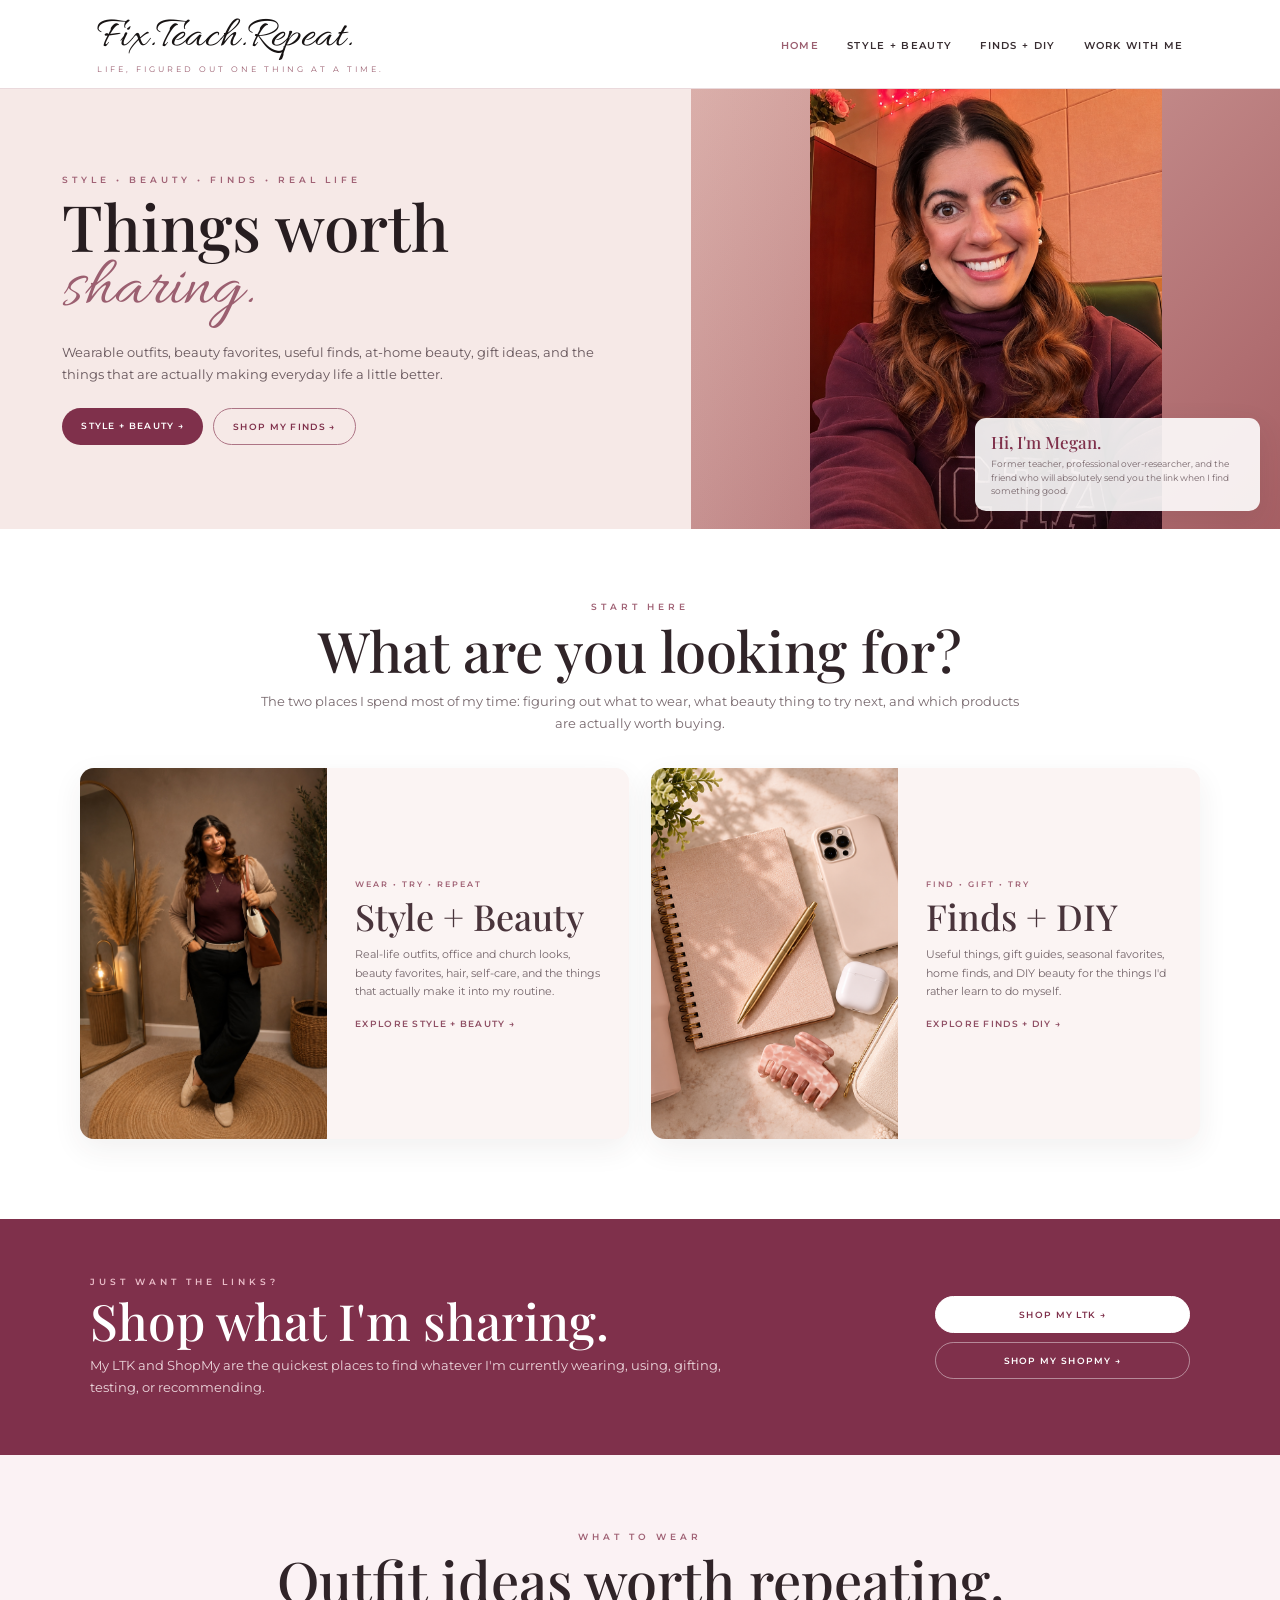
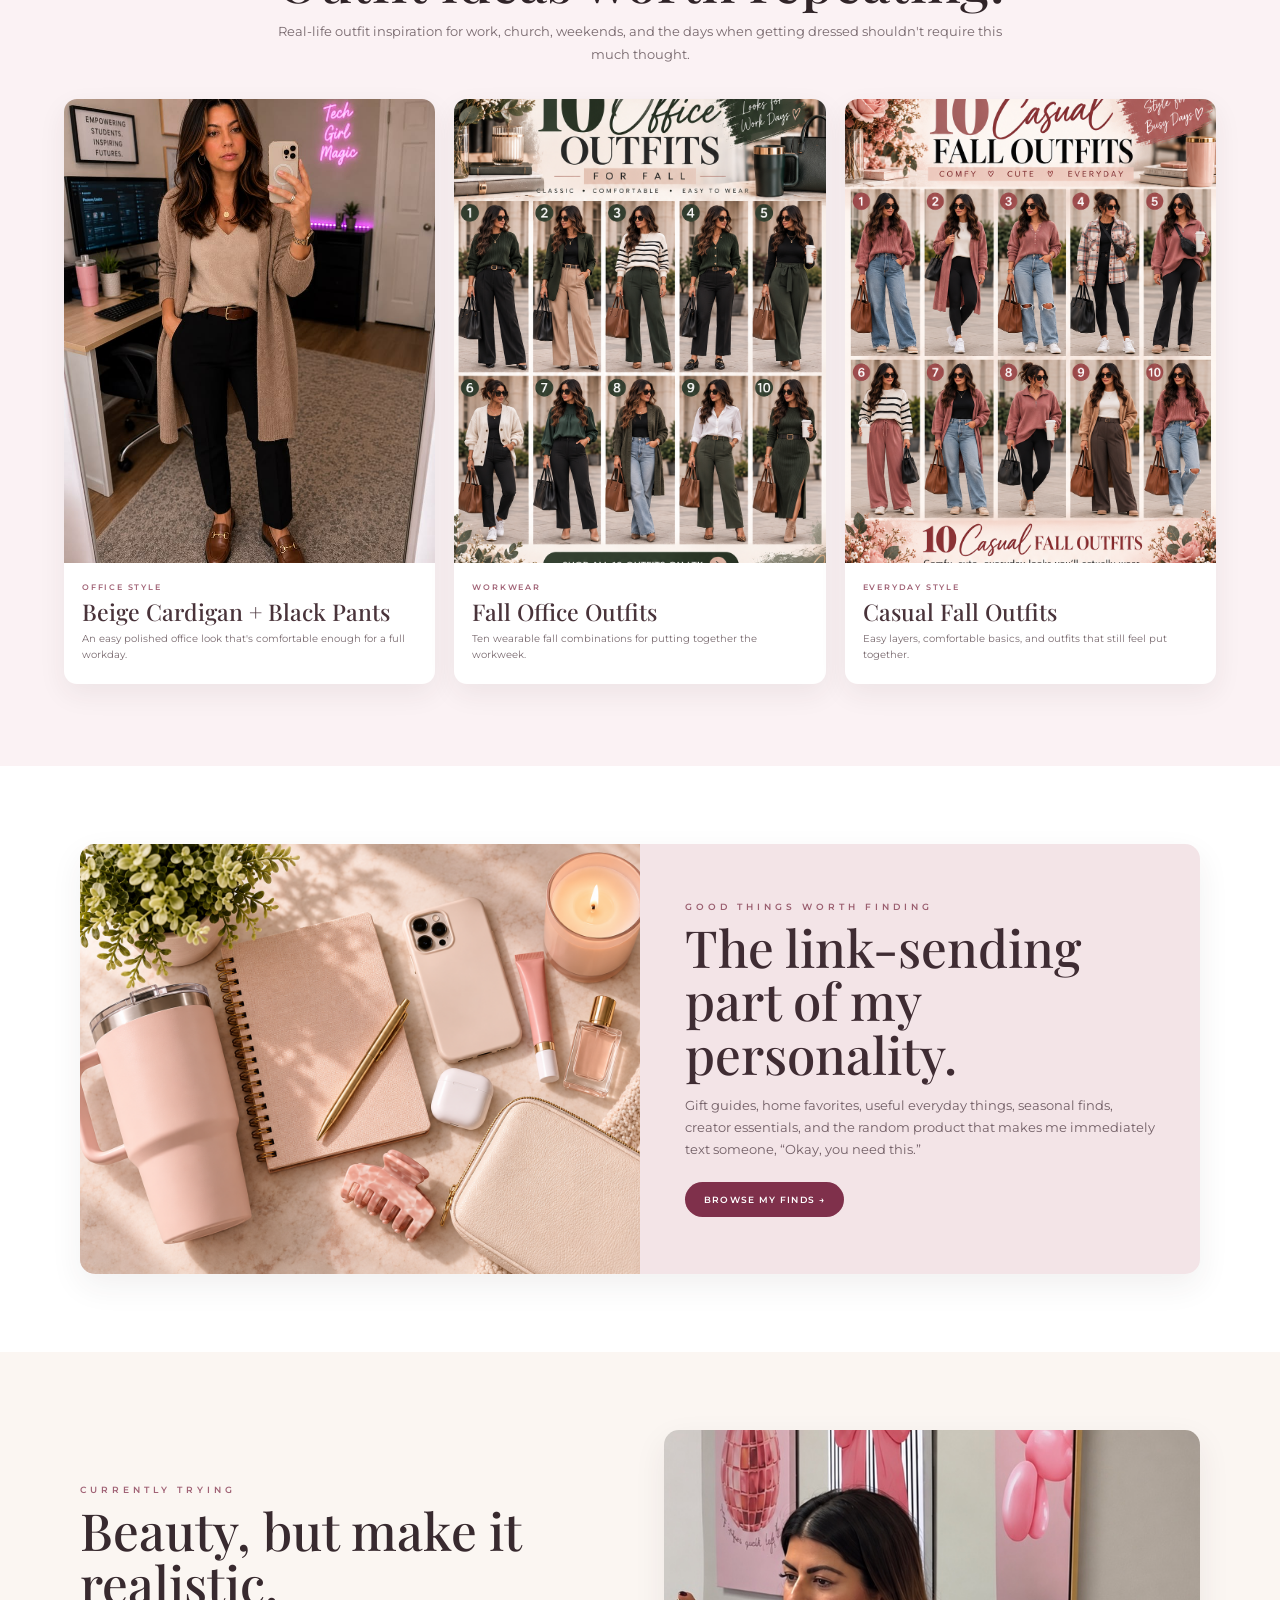
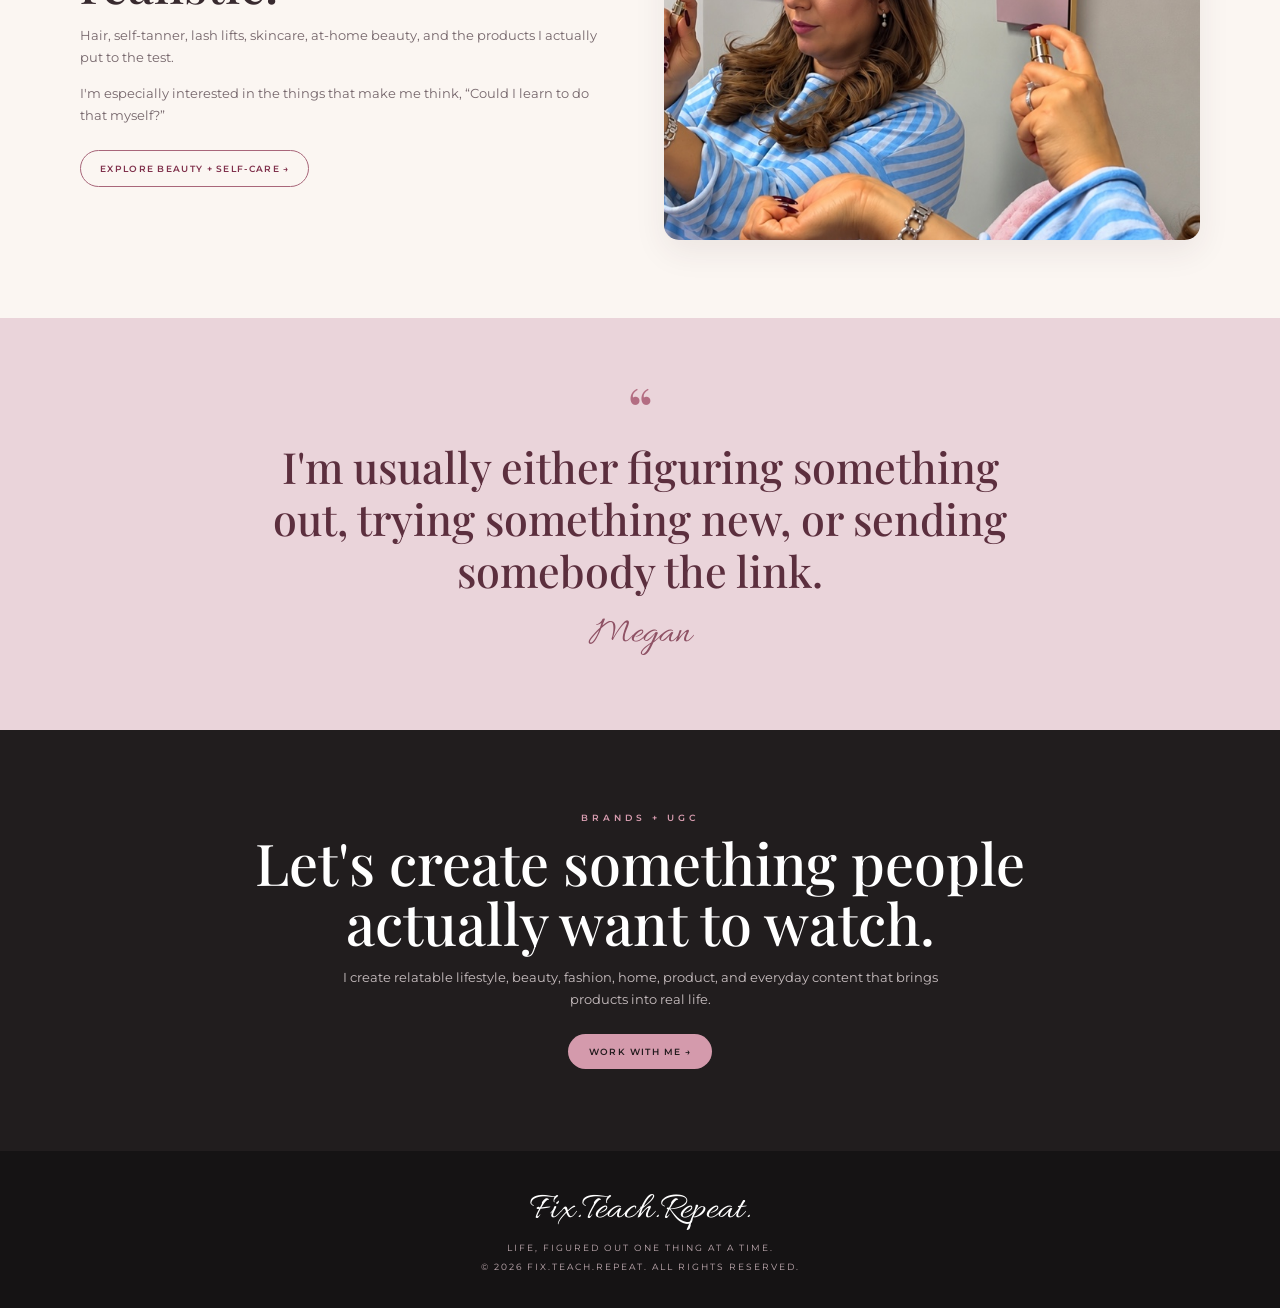
==== commit 080d3834: "Update index.html" ====
--- a/index.html
+++ b/index.html
@@ -388,7 +388,18 @@
 
     overflow: hidden;
 
-    background: #d6a094;
+    display: flex;
+
+    align-items: center;
+
+    justify-content: center;
+
+    background:
+        linear-gradient(
+            135deg,
+            #d8aaa5,
+            #a65f64
+        );
 }
 
 
@@ -399,13 +410,9 @@
 
     display: block;
 
-    object-fit: cover;
-
-    /*
-       Keeps Megan's face centered in the
-       relatively wide desktop hero crop.
-    */
-    object-position: center 32%;
+    object-fit: contain;
+
+    object-position: center;
 }
 
 
@@ -419,8 +426,8 @@
     background:
         linear-gradient(
             90deg,
-            rgba(246,233,231,.15),
-            transparent 28%
+            rgba(246,233,231,.08),
+            transparent 24%
         );
 
     pointer-events: none;
@@ -1463,13 +1470,7 @@
 
 
     .hero-visual {
-        height: 440px;
-    }
-
-
-    .hero-visual img {
-        object-position:
-            center 27%;
+        height: 500px;
     }
 
 
@@ -1581,18 +1582,7 @@
 
 
     .hero-visual {
-        height: 365px;
-    }
-
-
-    .hero-visual img {
-        /*
-           Portrait-friendly mobile crop.
-           Keeps face + hair while showing
-           enough of the burgundy sweatshirt.
-        */
-        object-position:
-            center 25%;
+        height: 430px;
     }
 
 
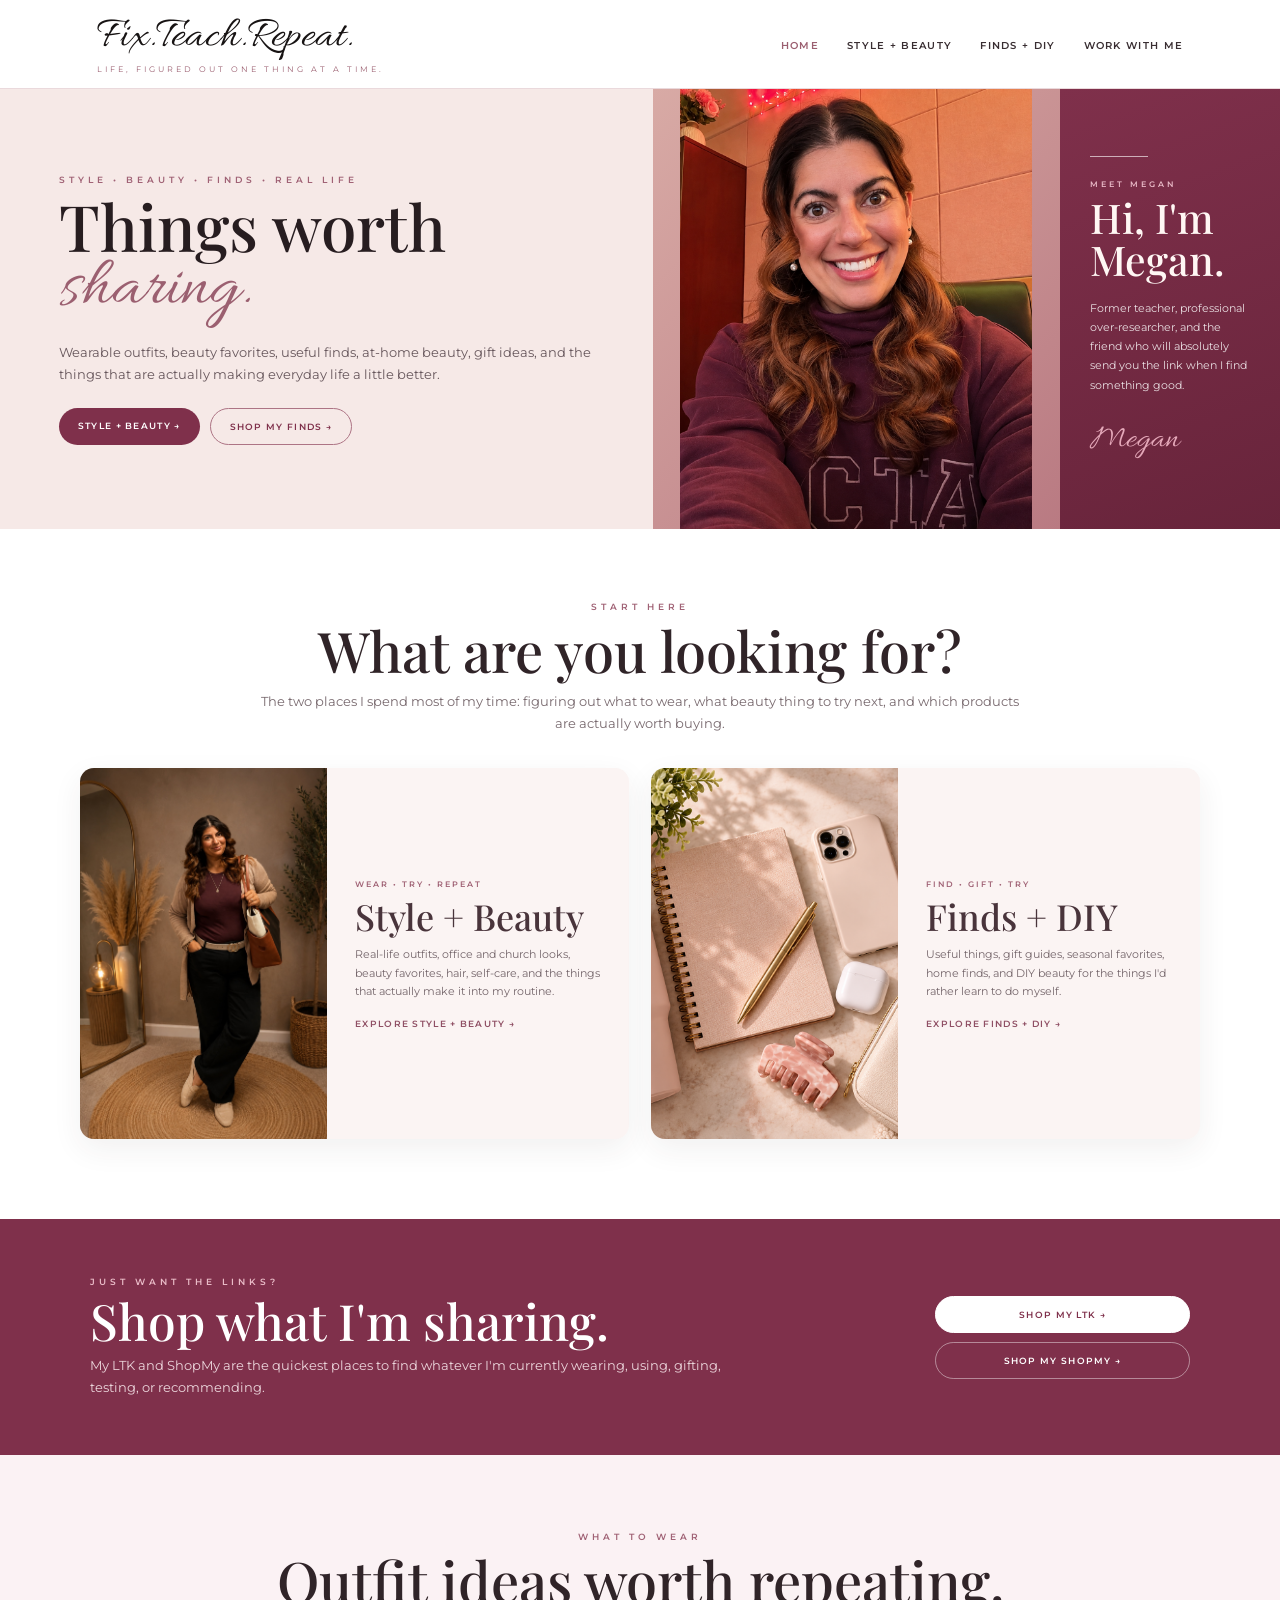
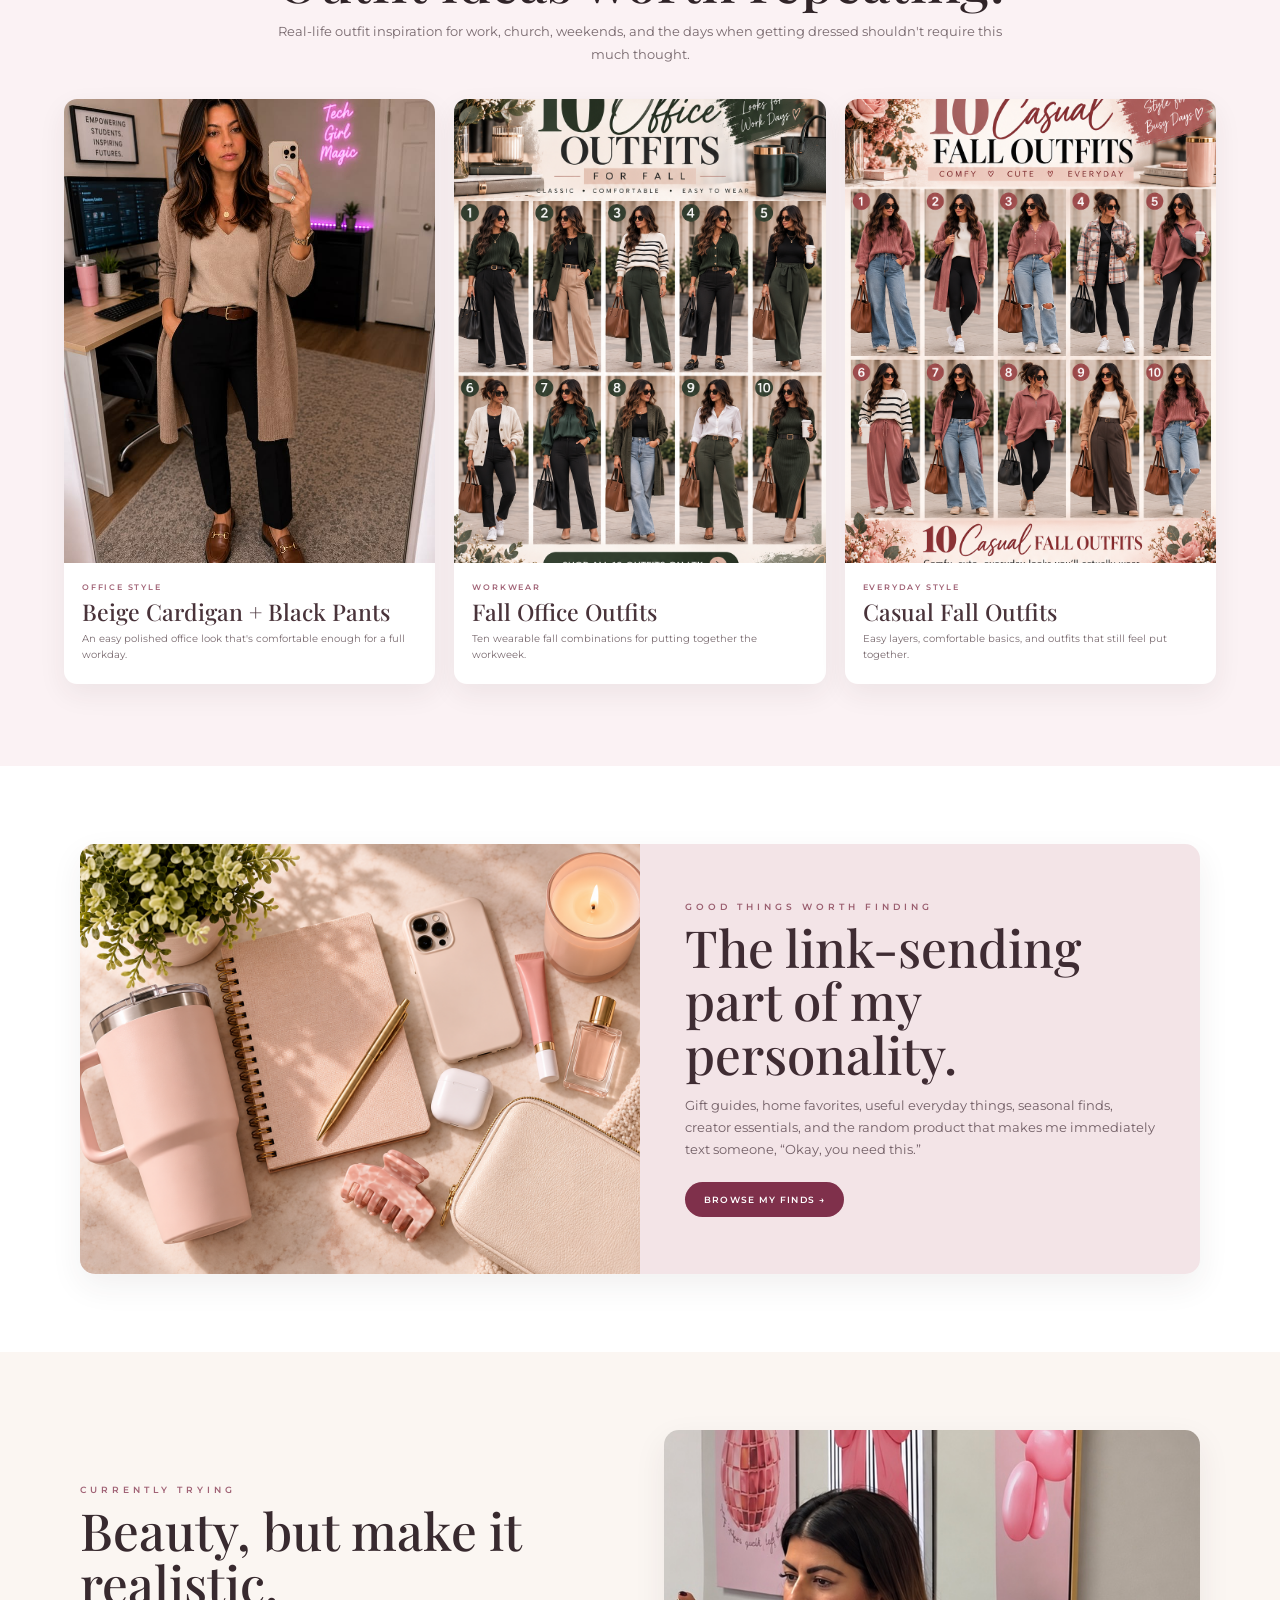
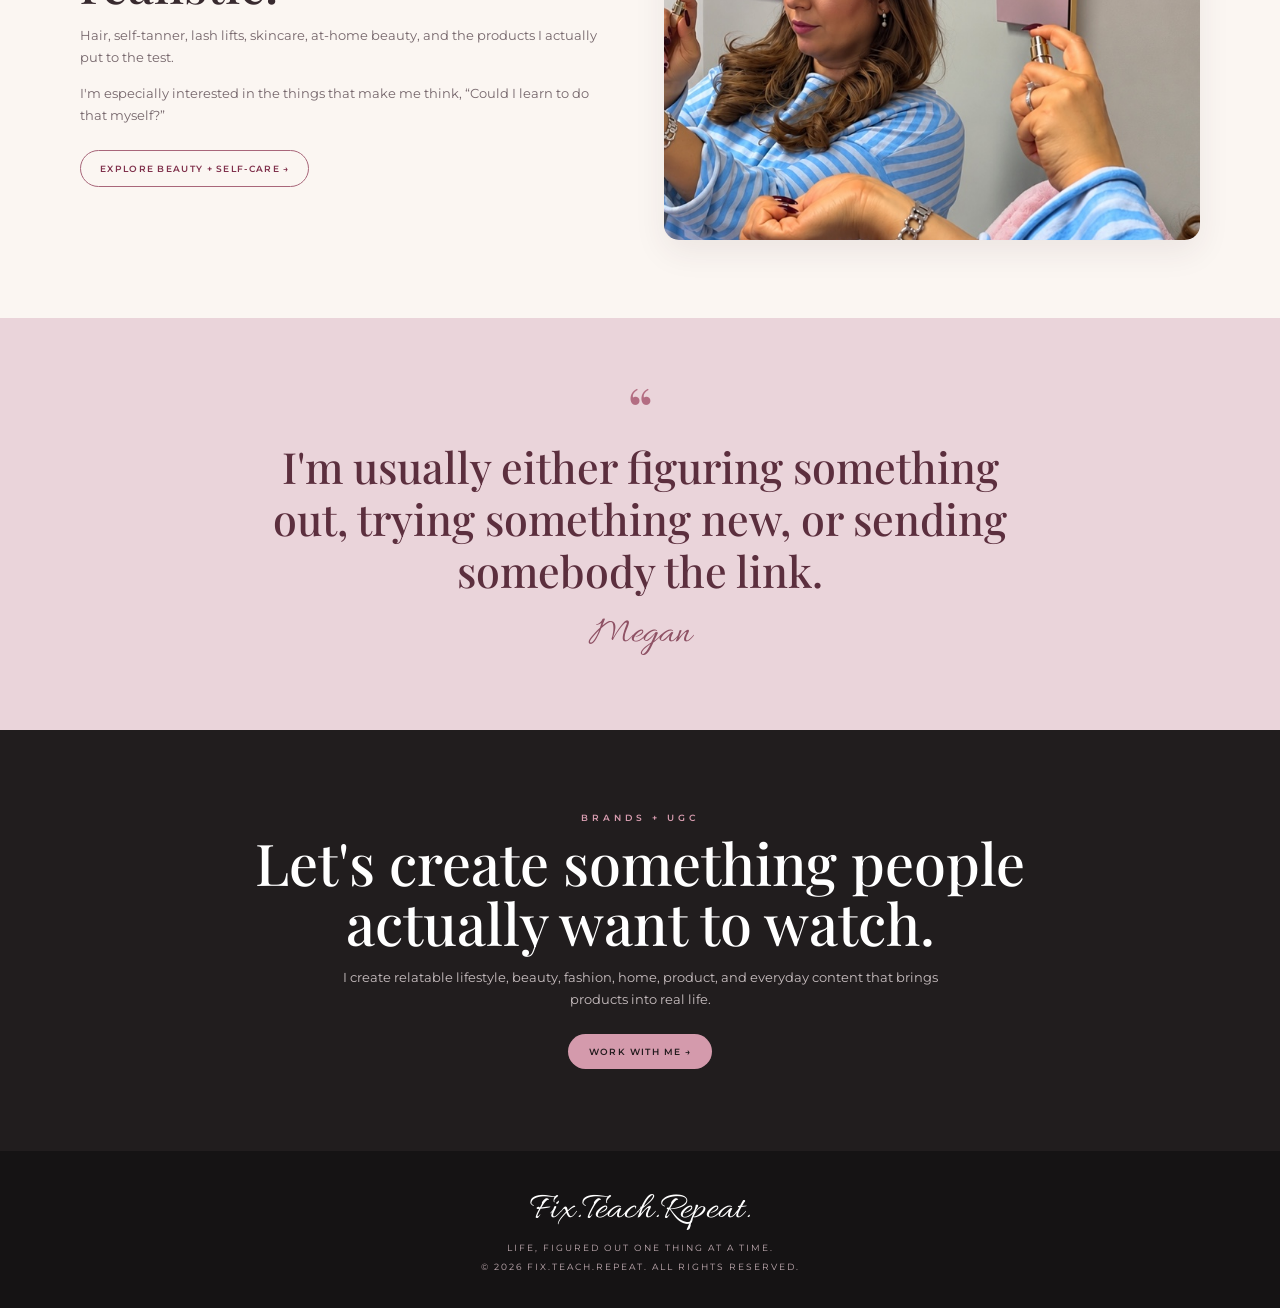
==== commit ef0c3eed: "Update index.html updating hero and text" ====
--- a/index.html
+++ b/index.html
@@ -241,12 +241,12 @@
 ========================= */
 
 .hero {
-    height: 440px;
+    min-height: 440px;
 
     display: grid;
 
     grid-template-columns:
-        1.08fr .92fr;
+        1.02fr .98fr;
 
     overflow: hidden;
 
@@ -255,7 +255,7 @@
 
 
 .hero-copy {
-    height: 440px;
+    min-height: 440px;
 
     padding:
         38px 7% 36px 9%;
@@ -381,32 +381,48 @@
 }
 
 
-.hero-visual {
-    position: relative;
-
-    height: 440px;
+
+/* =========================
+   HERO RIGHT SIDE
+========================= */
+
+.hero-right {
+    min-height: 440px;
+
+    display: grid;
+
+    grid-template-columns:
+        minmax(0,1.55fr)
+        minmax(220px,.75fr);
+
+    background: #b97882;
+}
+
+
+.hero-photo {
+    min-height: 440px;
+
+    display: flex;
+
+    align-items: center;
+
+    justify-content: center;
 
     overflow: hidden;
-
-    display: flex;
-
-    align-items: center;
-
-    justify-content: center;
 
     background:
         linear-gradient(
             135deg,
             #d8aaa5,
-            #a65f64
+            #b97a82
         );
 }
 
 
-.hero-visual img {
+.hero-photo img {
     width: 100%;
 
-    height: 100%;
+    height: 440px;
 
     display: block;
 
@@ -416,74 +432,97 @@
 }
 
 
-.hero-visual::after {
-    content: "";
-
-    position: absolute;
-
-    inset: 0;
+.hero-intro {
+    min-height: 440px;
+
+    padding:
+        42px 30px;
+
+    display: flex;
+
+    flex-direction: column;
+
+    justify-content: center;
 
     background:
         linear-gradient(
-            90deg,
-            rgba(246,233,231,.08),
-            transparent 24%
+            160deg,
+            #7f304b 0%,
+            #68243b 100%
         );
 
-    pointer-events: none;
-}
-
-
-.hero-note {
-    position: absolute;
-
-    z-index: 3;
-
-    right: 20px;
-
-    bottom: 18px;
-
-    max-width: 285px;
-
-    padding:
-        13px 16px;
-
-    border-radius: 11px;
+    color: white;
+}
+
+
+.hero-intro-rule {
+    width: 58px;
+
+    height: 1px;
+
+    margin-bottom: 22px;
 
     background:
-        rgba(255,255,255,.89);
-
-    box-shadow:
-        0 10px 28px
-        rgba(70,45,52,.12);
-}
-
-
-.hero-note strong {
-    display: block;
-
-    color: #7f304b;
+        rgba(255,255,255,.62);
+}
+
+
+.hero-intro-label {
+    margin-bottom: 8px;
+
+    color: #e8b9c6;
+
+    font-size: 8px;
+
+    font-weight: 600;
+
+    letter-spacing: 3px;
+
+    text-transform: uppercase;
+}
+
+
+.hero-intro h2 {
+    margin:
+        0 0 18px;
+
+    color: #fff7f4;
 
     font-family:
         'Playfair Display',
         serif;
 
-    font-size: 17px;
+    font-size:
+        clamp(31px,3.2vw,48px);
 
     font-weight: 500;
-}
-
-
-.hero-note span {
-    display: block;
-
-    margin-top: 4px;
-
-    color: #79686d;
-
-    font-size: 9px;
-
-    line-height: 1.5;
+
+    line-height: 1.02;
+}
+
+
+.hero-intro p {
+    margin: 0;
+
+    color:
+        rgba(255,255,255,.84);
+
+    font-size: 11px;
+
+    line-height: 1.75;
+}
+
+
+.hero-signature {
+    margin-top: 25px;
+
+    color: #e5a9ba;
+
+    font-family:
+        'Allura',
+        cursive;
+
+    font-size: 33px;
 }
 
 
@@ -1412,6 +1451,35 @@
    TABLET
 ========================= */
 
+@media (max-width: 1050px) {
+
+
+    .hero {
+        grid-template-columns:
+            .95fr 1.05fr;
+    }
+
+
+    .hero-right {
+        grid-template-columns:
+            1.4fr .8fr;
+    }
+
+
+    .hero-intro {
+        padding:
+            36px 22px;
+    }
+
+
+    .hero-intro h2 {
+        font-size: 34px;
+    }
+
+}
+
+
+
 @media (max-width: 900px) {
 
 
@@ -1446,14 +1514,12 @@
 
 
     .hero {
-        height: auto;
-
         grid-template-columns: 1fr;
     }
 
 
     .hero-copy {
-        height: auto;
+        min-height: 0;
 
         padding:
             38px 7% 34px;
@@ -1469,8 +1535,26 @@
     }
 
 
-    .hero-visual {
+    .hero-right {
+        min-height: 500px;
+
+        grid-template-columns:
+            1.25fr .75fr;
+    }
+
+
+    .hero-photo {
+        min-height: 500px;
+    }
+
+
+    .hero-photo img {
         height: 500px;
+    }
+
+
+    .hero-intro {
+        min-height: 500px;
     }
 
 
@@ -1581,19 +1665,63 @@
     }
 
 
-    .hero-visual {
-        height: 430px;
-    }
-
-
-    .hero-note {
-        left: 15px;
-
-        right: 15px;
-
-        bottom: 14px;
-
-        max-width: none;
+    .hero-right {
+        min-height: 0;
+
+        grid-template-columns: 1fr;
+    }
+
+
+    .hero-photo {
+        min-height: 0;
+
+        padding: 0;
+
+        background:
+            #c99094;
+    }
+
+
+    .hero-photo img {
+        width: 100%;
+
+        height: auto;
+
+        max-height: none;
+
+        object-fit: contain;
+    }
+
+
+    .hero-intro {
+        min-height: 0;
+
+        padding:
+            30px 23px 32px;
+
+        text-align: center;
+
+        align-items: center;
+    }
+
+
+    .hero-intro-rule {
+        margin-bottom: 17px;
+    }
+
+
+    .hero-intro h2 {
+        font-size: 34px;
+    }
+
+
+    .hero-intro p {
+        max-width: 390px;
+    }
+
+
+    .hero-signature {
+        margin-top: 18px;
     }
 
 
@@ -1800,6 +1928,7 @@
 <section class="hero">
 
 
+
 <div class="hero-copy">
 
 
@@ -1855,7 +1984,11 @@
 
 
 
-<div class="hero-visual">
+<div class="hero-right">
+
+
+
+<div class="hero-photo">
 
 
 <img
@@ -1864,21 +1997,40 @@
 >
 
 
-<div class="hero-note">
-
-
-<strong>
+</div>
+
+
+
+<div class="hero-intro">
+
+
+<div class="hero-intro-rule"></div>
+
+
+<div class="hero-intro-label">
+    Meet Megan
+</div>
+
+
+<h2>
     Hi, I'm Megan.
-</strong>
-
-
-<span>
-
-    Former teacher, professional over-researcher,
-    and the friend who will absolutely send you
-    the link when I find something good.
-
-</span>
+</h2>
+
+
+<p>
+
+    Former teacher,
+    professional over-researcher,
+    and the friend who will absolutely
+    send you the link when I find
+    something good.
+
+</p>
+
+
+<div class="hero-signature">
+    Megan
+</div>
 
 
 </div>
